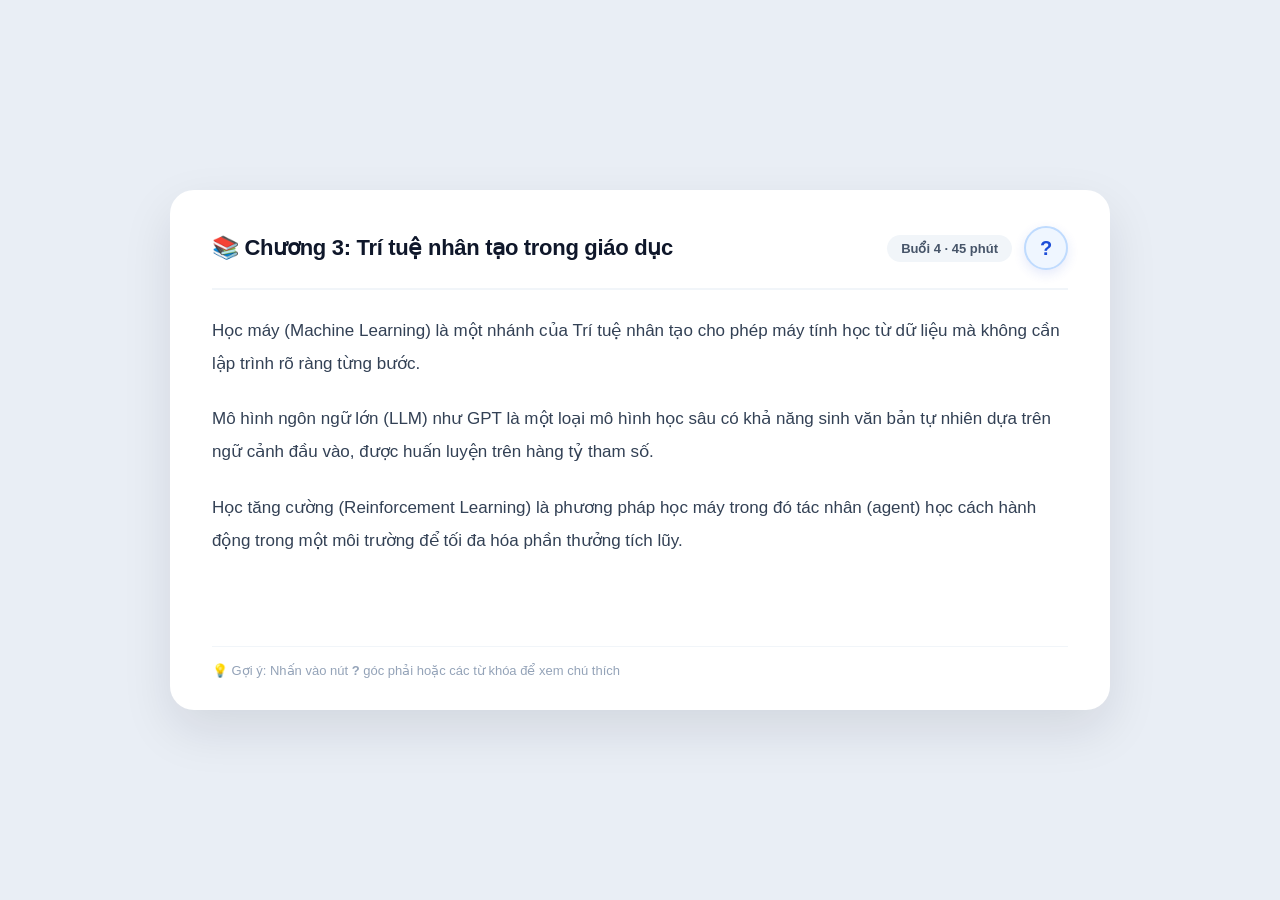
==== prototype.html @ 55c4f8af "prototype" ====
<!DOCTYPE html>
<html lang="vi">

<head>
    <meta charset="UTF-8" />
    <meta name="viewport" content="width=device-width, initial-scale=1.0" />
    <title>Prototype - Ghi chú & giải thích khái niệm (Popup Model)</title>
    <style>
        /* ===== RESET & GLOBAL ===== */
        * {
            margin: 0;
            padding: 0;
            box-sizing: border-box;
        }

        body {
            font-family: 'Segoe UI', -apple-system, BlinkMacSystemFont, Roboto, Helvetica, Arial, sans-serif;
            background: #e9eef5;
            display: flex;
            justify-content: center;
            align-items: center;
            min-height: 100vh;
            padding: 20px;
            color: #1e293b;
        }

        /* ===== SLIDE CONTAINER ===== */
        .slide-container {
            max-width: 940px;
            width: 100%;
            background: #ffffff;
            border-radius: 24px;
            padding: 36px 42px 32px;
            box-shadow: 0 20px 50px rgba(15, 23, 42, 0.1);
            position: relative;
            min-height: 520px;
            display: flex;
            flex-direction: column;
            justify-content: space-between;
        }

        /* ===== HEADER ===== */
        .slide-header {
            display: flex;
            justify-content: space-between;
            align-items: center;
            border-bottom: 2px solid #f1f5f9;
            padding-bottom: 18px;
            margin-bottom: 24px;
            gap: 16px;
        }

        .slide-header-left {
            display: flex;
            align-items: center;
            gap: 12px;
        }

        .slide-header h2 {
            font-size: 22px;
            font-weight: 700;
            color: #0f172a;
            letter-spacing: -0.3px;
        }

        .slide-header-right {
            display: flex;
            align-items: center;
            gap: 12px;
        }

        .badge {
            background: #f1f5f9;
            padding: 6px 14px;
            border-radius: 30px;
            font-size: 13px;
            color: #475569;
            font-weight: 600;
            white-space: nowrap;
        }

        /* ===== NÚT "?" TRÒN GÓC PHẢI TRÊN ===== */
        .btn-help-trigger {
            width: 44px;
            height: 44px;
            border-radius: 50%;
            background: #eff6ff;
            border: 2px solid #bfdbfe;
            color: #1d4ed8;
            font-size: 20px;
            font-weight: 800;
            cursor: pointer;
            display: flex;
            align-items: center;
            justify-content: center;
            transition: all 0.2s cubic-bezier(0.34, 1.56, 0.64, 1);
            box-shadow: 0 4px 12px rgba(29, 78, 216, 0.12);
            position: relative;
        }

        .btn-help-trigger:hover {
            background: #1d4ed8;
            color: #ffffff;
            border-color: #1d4ed8;
            transform: scale(1.1);
            box-shadow: 0 6px 18px rgba(29, 78, 216, 0.28);
        }

        .btn-help-trigger:active {
            transform: scale(0.95);
        }

        /* Tooltip hover cho nút ? */
        .btn-help-trigger::after {
            content: "Xem chú thích & giải thích khái niệm";
            position: absolute;
            bottom: -38px;
            right: 0;
            background: #0f172a;
            color: #ffffff;
            font-size: 12px;
            font-weight: 500;
            padding: 5px 12px;
            border-radius: 8px;
            white-space: nowrap;
            opacity: 0;
            pointer-events: none;
            transition: opacity 0.2s, transform 0.2s;
            transform: translateY(-4px);
            z-index: 20;
            box-shadow: 0 4px 12px rgba(0, 0, 0, 0.15);
        }

        .btn-help-trigger:hover::after {
            opacity: 1;
            transform: translateY(0);
        }

        /* ===== SLIDE BODY ===== */
        .slide-body {
            line-height: 1.95;
            font-size: 17px;
            color: #334155;
            flex-grow: 1;
        }

        .slide-body p {
            margin-bottom: 22px;
        }

        /* Từ khóa tương tác trên slide */
        .concept-keyword {
            background: #e0f2fe;
            color: #0369a1;
            font-weight: 600;
            padding: 3px 8px;
            border-radius: 6px;
            border: 1px solid #bae6fd;
            cursor: pointer;
            display: inline-flex;
            align-items: center;
            gap: 4px;
            transition: all 0.15s ease;
        }

        .concept-keyword:hover {
            background: #0284c7;
            color: #ffffff;
            border-color: #0284c7;
            box-shadow: 0 3px 10px rgba(2, 132, 199, 0.25);
            transform: translateY(-1px);
        }

        .concept-keyword .icon-mini {
            font-size: 12px;
            opacity: 0.8;
        }

        /* ===== SLIDE FOOTER ===== */
        .slide-footer {
            margin-top: 24px;
            border-top: 1px solid #f1f5f9;
            padding-top: 16px;
            display: flex;
            justify-content: space-between;
            align-items: center;
        }

        .btn-feedback-trigger {
            background: #f8fafc;
            border: 1px solid #e2e8f0;
            padding: 9px 20px;
            border-radius: 30px;
            font-size: 14px;
            font-weight: 600;
            color: #475569;
            cursor: pointer;
            transition: all 0.15s;
            display: inline-flex;
            align-items: center;
            gap: 6px;
        }

        .btn-feedback-trigger:hover {
            background: #f1f5f9;
            color: #0f172a;
            border-color: #cbd5e1;
        }

        .slide-tip {
            font-size: 13px;
            color: #94a3b8;
        }

        /* ============================================================ */
        /* ===== POPUP / MODAL OVERLAY CHUNG ===== */
        /* ============================================================ */
        .modal-backdrop {
            position: fixed;
            top: 0;
            left: 0;
            width: 100vw;
            height: 100vh;
            background: rgba(15, 23, 42, 0.45);
            backdrop-filter: blur(5px);
            -webkit-backdrop-filter: blur(5px);
            display: flex;
            justify-content: center;
            align-items: center;
            z-index: 1000;
            opacity: 0;
            visibility: hidden;
            transition: opacity 0.25s ease, visibility 0.25s ease;
            padding: 20px;
        }

        .modal-backdrop.active {
            opacity: 1;
            visibility: visible;
        }

        .modal-card {
            background: #ffffff;
            border-radius: 20px;
            max-width: 680px;
            width: 100%;
            padding: 28px 32px;
            box-shadow: 0 25px 60px rgba(0, 0, 0, 0.2);
            position: relative;
            transform: scale(0.94) translateY(12px);
            transition: transform 0.25s cubic-bezier(0.34, 1.56, 0.64, 1);
            max-height: 90vh;
            overflow-y: auto;
        }

        .modal-backdrop.active .modal-card {
            transform: scale(1) translateY(0);
        }

        .modal-close-btn {
            position: absolute;
            top: 20px;
            right: 20px;
            background: #f1f5f9;
            border: none;
            width: 34px;
            height: 34px;
            border-radius: 50%;
            font-size: 16px;
            color: #64748b;
            cursor: pointer;
            display: flex;
            align-items: center;
            justify-content: center;
            transition: all 0.15s;
        }

        .modal-close-btn:hover {
            background: #e2e8f0;
            color: #0f172a;
            transform: scale(1.08);
        }

        /* ===== POPUP GIẢI THÍCH KHÁI NIỆM ===== */
        .modal-header-title {
            font-size: 20px;
            font-weight: 700;
            color: #0f172a;
            display: flex;
            align-items: center;
            gap: 8px;
            margin-bottom: 6px;
        }

        .modal-header-sub {
            font-size: 13.5px;
            color: #64748b;
            margin-bottom: 20px;
            display: flex;
            align-items: center;
            gap: 6px;
        }

        .badge-approved {
            background: #ecfdf5;
            color: #059669;
            font-size: 12px;
            font-weight: 600;
            padding: 2px 10px;
            border-radius: 20px;
            border: 1px solid #a7f3d0;
        }

        /* Tabs chuyển đổi giữa các khái niệm */
        .concept-tabs {
            display: flex;
            gap: 8px;
            border-bottom: 1.5px solid #e2e8f0;
            padding-bottom: 12px;
            margin-bottom: 20px;
            overflow-x: auto;
        }

        .tab-btn {
            background: #f8fafc;
            border: 1px solid #e2e8f0;
            padding: 8px 16px;
            border-radius: 12px;
            font-size: 14px;
            font-weight: 600;
            color: #475569;
            cursor: pointer;
            transition: all 0.15s;
            white-space: nowrap;
            display: flex;
            align-items: center;
            gap: 6px;
        }

        .tab-btn:hover {
            background: #f1f5f9;
            color: #0f172a;
        }

        .tab-btn.active {
            background: #0284c7;
            color: #ffffff;
            border-color: #0284c7;
            box-shadow: 0 4px 12px rgba(2, 132, 199, 0.25);
        }

        /* Chi tiết nội dung trong popup */
        .concept-content-box {
            animation: fadeInTab 0.2s ease;
        }

        @keyframes fadeInTab {
            from {
                opacity: 0;
                transform: translateY(4px);
            }

            to {
                opacity: 1;
                transform: translateY(0);
            }
        }

        .concept-item-title {
            font-size: 19px;
            font-weight: 700;
            color: #0f172a;
            margin-bottom: 14px;
        }

        .detail-section {
            margin-bottom: 16px;
        }

        .section-label {
            font-size: 13.5px;
            font-weight: 700;
            text-transform: uppercase;
            letter-spacing: 0.4px;
            color: #475569;
            margin-bottom: 6px;
            display: flex;
            align-items: center;
            gap: 6px;
        }

        .section-body {
            font-size: 15.5px;
            line-height: 1.65;
            color: #1e293b;
        }

        .example-card {
            background: #f0f9ff;
            border-left: 4px solid #0284c7;
            padding: 12px 16px;
            border-radius: 10px;
            font-size: 15px;
            line-height: 1.6;
            color: #0c4a6e;
        }

        .source-card {
            background: #f8fafc;
            border: 1px dashed #cbd5e1;
            padding: 10px 16px;
            border-radius: 10px;
            font-size: 13.5px;
            color: #334155;
        }

        .source-card strong {
            color: #0f172a;
        }

        .modal-footer {
            margin-top: 18px;
            padding-top: 14px;
            border-top: 1px solid #f1f5f9;
            display: flex;
            justify-content: space-between;
            align-items: center;
            gap: 12px;
        }

        .btn-modal-action {
            padding: 9px 24px;
            border-radius: 30px;
            font-size: 14px;
            font-weight: 600;
            border: none;
            cursor: pointer;
            transition: all 0.15s;
        }

        .btn-modal-secondary {
            background: #f1f5f9;
            color: #334155;
        }

        .btn-modal-secondary:hover {
            background: #e2e8f0;
            color: #0f172a;
        }

        /* ===== POPUP ĐÁNH GIÁ & PHẢN HỒI ===== */
        .star-row {
            display: flex;
            gap: 10px;
            margin: 14px 0 18px;
        }

        .star-item {
            cursor: pointer;
            transition: transform 0.15s cubic-bezier(0.34, 1.56, 0.64, 1);
            display: flex;
            align-items: center;
            justify-content: center;
            padding: 2px;
            user-select: none;
        }

        .star-item:hover {
            transform: scale(1.22);
        }

        .star-icon {
            width: 40px;
            height: 40px;
            fill: #ffffff;
            stroke: #94a3b8;
            stroke-width: 1.5;
            stroke-linejoin: round;
            transition: fill 0.15s ease, stroke 0.15s ease, filter 0.15s ease;
            filter: drop-shadow(0 2px 4px rgba(0, 0, 0, 0.06));
        }

        .star-item.active .star-icon,
        .star-item.hovered .star-icon {
            fill: #f59e0b;
            stroke: #d97706;
            filter: drop-shadow(0 3px 10px rgba(245, 158, 11, 0.45));
        }

        .feedback-textarea {
            width: 100%;
            padding: 12px 16px;
            border: 1.5px solid #cbd5e1;
            border-radius: 12px;
            font-size: 14.5px;
            font-family: inherit;
            resize: vertical;
            min-height: 80px;
            outline: none;
            transition: border-color 0.15s, box-shadow 0.15s;
            margin-top: 6px;
            color: #0f172a;
        }

        .feedback-textarea:focus {
            border-color: #0284c7;
            box-shadow: 0 0 0 3px rgba(2, 132, 199, 0.15);
        }

        .btn-modal-primary {
            background: #0284c7;
            color: #ffffff;
        }

        .btn-modal-primary:hover {
            background: #0369a1;
            box-shadow: 0 4px 12px rgba(2, 132, 199, 0.3);
        }

        /* ===== TOAST NOTIFICATION ===== */
        .toast {
            position: fixed;
            bottom: 30px;
            left: 50%;
            transform: translateX(-50%) translateY(20px);
            background: #0f172a;
            color: white;
            padding: 12px 28px;
            border-radius: 40px;
            font-weight: 500;
            font-size: 14.5px;
            box-shadow: 0 10px 30px rgba(0, 0, 0, 0.25);
            z-index: 2000;
            opacity: 0;
            transition: opacity 0.25s, transform 0.25s;
            pointer-events: none;
        }

        .toast.show {
            opacity: 1;
            transform: translateX(-50%) translateY(0);
        }

        /* ===== RESPONSIVE ===== */
        @media (max-width: 650px) {
            .slide-container {
                padding: 24px 20px;
            }

            .slide-header h2 {
                font-size: 18px;
            }

            .modal-card {
                padding: 22px 20px;
            }

            .concept-tabs {
                flex-wrap: nowrap;
            }
        }
    </style>
</head>

<body>

    <!-- ===== SLIDE CONTAINER (MÀN HÌNH CHÍNH) ===== -->
    <div class="slide-container" id="slideApp">

        <!-- ===== SLIDE HEADER ===== -->
        <div class="slide-header">
            <div class="slide-header-left">
                <h2>📚 Chương 3: Trí tuệ nhân tạo trong giáo dục</h2>
            </div>
            <div class="slide-header-right">
                <span class="badge">Buổi 4 · 45 phút</span>
                <!-- Nút ? tròn góc phải trên (Bỏ chữ) -->
                <button class="btn-help-trigger" id="btnHelpTrigger" title="Xem chú thích & giải thích khái niệm">
                    ?
                </button>
            </div>
        </div>

        <!-- ===== SLIDE NỘI DUNG BÀI GIẢNG ===== -->
        <div class="slide-body">
            <p>
                Học máy (Machine Learning) là một nhánh của Trí tuệ nhân tạo cho phép máy tính học từ dữ liệu mà không
                cần
                lập trình rõ ràng từng bước.
            </p>
            <p>
                Mô hình ngôn ngữ lớn (LLM) như GPT là một loại mô hình học sâu có khả năng sinh văn bản tự nhiên dựa
                trên ngữ cảnh đầu vào, được huấn luyện trên hàng tỷ tham số.
            </p>
            <p>
                Học tăng cường (Reinforcement Learning) là phương pháp học máy trong đó tác nhân (agent) học cách hành
                động trong một môi trường
                để tối đa hóa phần thưởng tích lũy.
            </p>
        </div>

        <!-- ===== SLIDE FOOTER ===== -->
        <div class="slide-footer">
            <span class="slide-tip">💡 Gợi ý: Nhấn vào nút <strong>?</strong> góc phải hoặc các từ khóa để xem chú
                thích</span>
        </div>

    </div>

    <!-- ============================================================ -->
    <!-- ===== POPUP MODAL 1: GIẢI THÍCH KHÁI NIỆM (MODAL POPUP) ===== -->
    <!-- ============================================================ -->
    <div class="modal-backdrop" id="conceptModalBackdrop">
        <div class="modal-card">
            <!-- Nút đóng ✕ -->
            <button class="modal-close-btn" id="btnCloseConceptModal" title="Đóng (ESC)">✕</button>

            <!-- Tiêu đề popup -->
            <div class="modal-header-title">
                <span>💡 Chú thích & Giải thích khái niệm</span>
            </div>
            <div class="modal-header-sub">
                <span class="badge-approved">✓ Đã được giảng viên phê duyệt</span>
                <span>· Trích xuất theo ngữ cảnh slide</span>
            </div>

            <!-- Tabs chọn các khái niệm -->
            <div class="concept-tabs" id="conceptTabs">
                <button class="tab-btn active" data-concept="ml">🧠 Machine Learning</button>
                <button class="tab-btn" data-concept="llm">🤖 Mô hình LLM</button>
                <button class="tab-btn" data-concept="rl">🎮 Học tăng cường (RL)</button>
            </div>

            <!-- Khung nội dung chi tiết -->
            <div class="concept-content-box" id="conceptContentBox">
                <div class="concept-item-title" id="popupConceptTitle">🧠 Machine Learning</div>

                <div class="detail-section">
                    <div class="section-label">📖 Định nghĩa ngắn gọn</div>
                    <div class="section-body" id="popupConceptDef">
                        Machine Learning là một nhánh của Trí tuệ nhân tạo cho phép hệ thống tự học và cải thiện từ dữ
                        liệu mà không cần lập trình rõ ràng từng bước.
                    </div>
                </div>

                <div class="detail-section">
                    <div class="section-label">💡 Ví dụ trực quan</div>
                    <div class="example-card" id="popupConceptExample">
                        Hệ thống gợi ý sản phẩm trên Amazon học từ lịch sử mua hàng của bạn để đề xuất các sản phẩm phù
                        hợp tiếp theo.
                    </div>
                </div>

                <div class="detail-section">
                    <div class="section-label">📚 Nguồn trích xuất</div>
                    <div class="source-card" id="popupConceptSource">
                        <strong>📖 Giáo trình AI cơ bản, Chương 2, trang 15</strong><br />
                        <span style="font-size:12.5px; color:#64748b;">Tác giả: Nguyễn Văn A, Trần Thị B · NXB Đại học
                            Công nghệ, 2024</span>
                    </div>
                </div>
            </div>

            <!-- Modal Footer: Có nút Phản hồi góc dưới bên trái và nút Đóng bên phải -->
            <div class="modal-footer">
                <button class="btn-feedback-trigger" id="btnConceptFeedback">
                    📝 Phản hồi về tính năng
                </button>
                <button class="btn-modal-action btn-modal-secondary" id="btnDismissConcept">Đóng</button>
            </div>
        </div>
    </div>

    <!-- ============================================================ -->
    <!-- ===== POPUP MODAL 2: ĐÁNH GIÁ & PHẢN HỒI (FEEDBACK POPUP) ===== -->
    <!-- ============================================================ -->
    <div class="modal-backdrop" id="feedbackModalBackdrop">
        <div class="modal-card" style="max-width: 540px;">
            <!-- Nút đóng ✕ -->
            <button class="modal-close-btn" id="btnCloseFeedbackModal" title="Đóng (ESC)">✕</button>

            <!-- Tiêu đề feedback popup -->
            <div class="modal-header-title">
                <span>📝 Đánh giá & Phản hồi</span>
            </div>
            <div class="modal-header-sub">
                Giúp chúng tôi hoàn thiện tính năng giải thích khái niệm tốt hơn.
            </div>

            <div style="font-weight:600; font-size:15px; margin-top:10px; color:#1e293b;">
                Bạn đánh giá thế nào về tính năng này?
            </div>

            <!-- Hàng sao đánh giá SVG -->
            <div class="star-row" id="starRow">
                <div class="star-item" data-star="1" title="1 sao - Kém">
                    <svg class="star-icon" viewBox="0 0 24 24">
                        <path
                            d="M12 17.27L18.18 21l-1.64-7.03L22 9.24l-7.19-.61L12 2 9.19 8.63 2 9.24l5.46 4.73L5.82 21z" />
                    </svg>
                </div>
                <div class="star-item" data-star="2" title="2 sao - Bình thường">
                    <svg class="star-icon" viewBox="0 0 24 24">
                        <path
                            d="M12 17.27L18.18 21l-1.64-7.03L22 9.24l-7.19-.61L12 2 9.19 8.63 2 9.24l5.46 4.73L5.82 21z" />
                    </svg>
                </div>
                <div class="star-item" data-star="3" title="3 sao - Ổn">
                    <svg class="star-icon" viewBox="0 0 24 24">
                        <path
                            d="M12 17.27L18.18 21l-1.64-7.03L22 9.24l-7.19-.61L12 2 9.19 8.63 2 9.24l5.46 4.73L5.82 21z" />
                    </svg>
                </div>
                <div class="star-item" data-star="4" title="4 sao - Tốt">
                    <svg class="star-icon" viewBox="0 0 24 24">
                        <path
                            d="M12 17.27L18.18 21l-1.64-7.03L22 9.24l-7.19-.61L12 2 9.19 8.63 2 9.24l5.46 4.73L5.82 21z" />
                    </svg>
                </div>
                <div class="star-item" data-star="5" title="5 sao - Rất hữu ích">
                    <svg class="star-icon" viewBox="0 0 24 24">
                        <path
                            d="M12 17.27L18.18 21l-1.64-7.03L22 9.24l-7.19-.61L12 2 9.19 8.63 2 9.24l5.46 4.73L5.82 21z" />
                    </svg>
                </div>
            </div>

            <!-- Ô góp ý -->
            <label style="font-weight:600; font-size:14.5px; display:block; margin-top:8px; color:#1e293b;">
                💬 Góp ý thêm (không bắt buộc)
            </label>
            <textarea class="feedback-textarea" id="feedbackText"
                placeholder="Hãy cho chúng tôi biết cảm nhận hoặc đề xuất của bạn..."></textarea>

            <!-- Nút hành động -->
            <div class="modal-footer" style="margin-top:20px;">
                <button class="btn-modal-action btn-modal-secondary" id="btnCancelFeedback">Bỏ qua</button>
                <button class="btn-modal-action btn-modal-primary" id="btnSubmitFeedback">Gửi phản hồi</button>
            </div>
        </div>
    </div>

    <!-- ===== TOAST THÔNG BÁO ===== -->
    <div class="toast" id="toast"></div>

    <!-- ============================================================ -->
    <!-- ===== JAVASCRIPT ===== -->
    <!-- ============================================================ -->
    <script>
        (function () {
            'use strict';

            // ---------- DỮ LIỆU CÁC KHÁI NIỆM ----------
            const conceptData = {
                ml: {
                    title: '🧠 Machine Learning (Học máy)',
                    def: 'Machine Learning là một nhánh của Trí tuệ nhân tạo cho phép hệ thống tự học và cải thiện từ dữ liệu mà không cần lập trình rõ ràng từng bước.',
                    example: 'Hệ thống gợi ý sản phẩm trên Amazon học từ lịch sử mua hàng của bạn để đề xuất các mặt hàng phù hợp tiếp theo.',
                    source: '📖 Giáo trình AI cơ bản, Chương 2, trang 15',
                    sourceDetail: 'Tác giả: Nguyễn Văn A, Trần Thị B · NXB Đại học Công nghệ, 2024'
                },
                llm: {
                    title: '🤖 Mô hình ngôn ngữ lớn (LLM)',
                    def: 'LLM là một loại mô hình học sâu có khả năng hiểu và sinh văn bản tự nhiên dựa trên ngữ cảnh đầu vào, được huấn luyện trên hàng tỷ tham số với khối lượng dữ liệu khổng lồ.',
                    example: 'ChatGPT (GPT-4) có thể trả lời câu hỏi phức tạp, tóm tắt bài giảng, giải bài tập và viết mã lập trình chỉ từ một câu nhắc (prompt).',
                    source: '📖 Deep Learning Foundations, Chương 12',
                    sourceDetail: 'Tác giả: Ian Goodfellow, Yoshua Bengio, Aaron Courville · NXB MIT Press, 2016'
                },
                rl: {
                    title: '🎮 Học tăng cường (Reinforcement Learning)',
                    def: 'Học tăng cường là phương pháp học máy trong đó một tác nhân (agent) tự học cách đưa ra chuỗi quyết định trong môi trường để tối đa hóa điểm thưởng tích lũy thông qua thử và sai.',
                    example: 'AlphaGo sử dụng học tăng cường để tự đấu hàng triệu ván cờ với chính mình và đánh bại nhà vô địch cờ vây thế giới.',
                    source: '📖 Reinforcement Learning: An Introduction',
                    sourceDetail: 'Tác giả: Richard S. Sutton, Andrew G. Barto · NXB MIT Press, 2018'
                }
            };

            // ---------- DOM REFS ----------
            const btnHelpTrigger = document.getElementById('btnHelpTrigger');
            const conceptKeywords = document.querySelectorAll('.concept-keyword');
            const conceptModalBackdrop = document.getElementById('conceptModalBackdrop');
            const btnCloseConceptModal = document.getElementById('btnCloseConceptModal');
            const btnDismissConcept = document.getElementById('btnDismissConcept');
            const btnConceptFeedback = document.getElementById('btnConceptFeedback');
            const tabButtons = document.querySelectorAll('.tab-btn');

            const popupConceptTitle = document.getElementById('popupConceptTitle');
            const popupConceptDef = document.getElementById('popupConceptDef');
            const popupConceptExample = document.getElementById('popupConceptExample');
            const popupConceptSource = document.getElementById('popupConceptSource');

            // Feedback modal
            const feedbackModalBackdrop = document.getElementById('feedbackModalBackdrop');
            const btnCloseFeedbackModal = document.getElementById('btnCloseFeedbackModal');
            const btnCancelFeedback = document.getElementById('btnCancelFeedback');
            const btnSubmitFeedback = document.getElementById('btnSubmitFeedback');
            const starRow = document.getElementById('starRow');
            const starItems = starRow.querySelectorAll('.star-item');
            const feedbackText = document.getElementById('feedbackText');

            const toast = document.getElementById('toast');

            // ---------- STATE ----------
            let currentActiveConcept = 'ml';
            let selectedStar = 0;
            let toastTimer = null;

            // ---------- QUẢN LÝ POPUP KHÁI NIỆM ----------
            function renderConcept(key) {
                if (!conceptData[key]) return;
                currentActiveConcept = key;
                const data = conceptData[key];

                popupConceptTitle.textContent = data.title;
                popupConceptDef.textContent = data.def;
                popupConceptExample.textContent = data.example;
                popupConceptSource.innerHTML = `
                    <strong>${data.source}</strong><br />
                    <span style="font-size:12.5px; color:#64748b;">${data.sourceDetail}</span>
                `;

                // Cập nhật tab active
                tabButtons.forEach(btn => {
                    btn.classList.toggle('active', btn.dataset.concept === key);
                });
            }

            function openConceptModal(conceptKey = 'ml') {
                renderConcept(conceptKey);
                conceptModalBackdrop.classList.add('active');
            }

            function closeConceptModal() {
                conceptModalBackdrop.classList.remove('active');
            }

            // Bấm nút ? ở góc phải trên -> Mở popup
            btnHelpTrigger.addEventListener('click', () => {
                openConceptModal('ml');
            });

            // Bấm trực tiếp vào từ khóa trên slide -> Mở thẳng popup của từ đó
            conceptKeywords.forEach(kw => {
                kw.addEventListener('click', function () {
                    const key = this.dataset.concept;
                    openConceptModal(key);
                });
            });

            // Chuyển tab trong popup
            tabButtons.forEach(btn => {
                btn.addEventListener('click', function () {
                    const key = this.dataset.concept;
                    renderConcept(key);
                });
            });

            // Đóng popup khái niệm
            btnCloseConceptModal.addEventListener('click', closeConceptModal);
            btnDismissConcept.addEventListener('click', closeConceptModal);

            // Bấm nút "Phản hồi về tính năng" từ trong popup khái niệm -> Mở popup phản hồi
            btnConceptFeedback.addEventListener('click', function () {
                closeConceptModal();
                openFeedbackModal();
            });

            // Bấm ra ngoài backdrop để đóng popup
            conceptModalBackdrop.addEventListener('click', function (e) {
                if (e.target === conceptModalBackdrop) {
                    closeConceptModal();
                }
            });

            // ---------- QUẢN LÝ POPUP PHẢN HỒI ----------
            function openFeedbackModal() {
                feedbackModalBackdrop.classList.add('active');
            }

            function closeFeedbackModal() {
                feedbackModalBackdrop.classList.remove('active');
            }

            btnCloseFeedbackModal.addEventListener('click', closeFeedbackModal);
            btnCancelFeedback.addEventListener('click', closeFeedbackModal);

            feedbackModalBackdrop.addEventListener('click', function (e) {
                if (e.target === feedbackModalBackdrop) {
                    closeFeedbackModal();
                }
            });

            // ---------- ĐÁNH GIÁ SAO (SVG Rating) ----------
            function updateStarDisplay(val) {
                starItems.forEach(item => {
                    const star = parseInt(item.dataset.star);
                    item.classList.toggle('active', star <= val);
                });
            }

            function previewStars(val) {
                starItems.forEach(item => {
                    const star = parseInt(item.dataset.star);
                    item.classList.toggle('hovered', star <= val);
                });
            }

            starItems.forEach(el => {
                // Click ấn định số sao
                el.addEventListener('click', function () {
                    const starVal = parseInt(this.dataset.star);
                    selectedStar = starVal;
                    starItems.forEach(item => item.classList.remove('hovered'));
                    updateStarDisplay(selectedStar);
                });

                // Hover xem trước màu vàng
                el.addEventListener('mouseenter', function () {
                    const starVal = parseInt(this.dataset.star);
                    previewStars(starVal);
                });
            });

            // Rời chuột khỏi hàng sao -> trở về số sao đã ấn định
            starRow.addEventListener('mouseleave', function () {
                starItems.forEach(item => item.classList.remove('hovered'));
                updateStarDisplay(selectedStar);
            });

            // Submit feedback
            btnSubmitFeedback.addEventListener('click', function () {
                const comment = feedbackText.value.trim();
                if (selectedStar === 0 && !comment) {
                    showToast('⚠️ Vui lòng chọn số sao hoặc viết góp ý');
                    return;
                }
                console.log(`[Feedback] Đánh giá: ${selectedStar} sao, Góp ý: "${comment || '(trống)'}"`);
                showToast('✅ Cảm ơn bạn đã đóng góp phản hồi!');
                // Reset form
                selectedStar = 0;
                updateStarDisplay(0);
                starItems.forEach(item => item.classList.remove('active', 'hovered'));
                feedbackText.value = '';
                closeFeedbackModal();
            });

            // ---------- TOAST THÔNG BÁO ----------
            function showToast(msg) {
                if (toastTimer) {
                    clearTimeout(toastTimer);
                    toast.classList.remove('show');
                }
                toast.textContent = msg;
                toast.classList.add('show');
                toastTimer = setTimeout(() => {
                    toast.classList.remove('show');
                    toastTimer = null;
                }, 2500);
            }

            // ---------- PHÍM TẮT BÀN PHÍM ----------
            document.addEventListener('keydown', function (e) {
                const isTyping = ['INPUT', 'TEXTAREA'].includes(e.target.tagName) || e.target.isContentEditable;

                if (e.key === 'Escape') {
                    if (isTyping) {
                        e.target.blur();
                        return;
                    }
                    if (conceptModalBackdrop.classList.contains('active')) {
                        closeConceptModal();
                    } else if (feedbackModalBackdrop.classList.contains('active')) {
                        closeFeedbackModal();
                    }
                }
            });

            console.log('✅ Prototype (Popup Model) đã sẵn sàng!');
            console.log('📌 Nút "?" góc phải trên sẽ mở popup giải thích khái niệm.');
            console.log('📌 Nhấp vào bất kỳ từ khóa nào trên slide cũng sẽ mở popup khái niệm tương ứng.');
        })();
    </script>

</body>

</html>
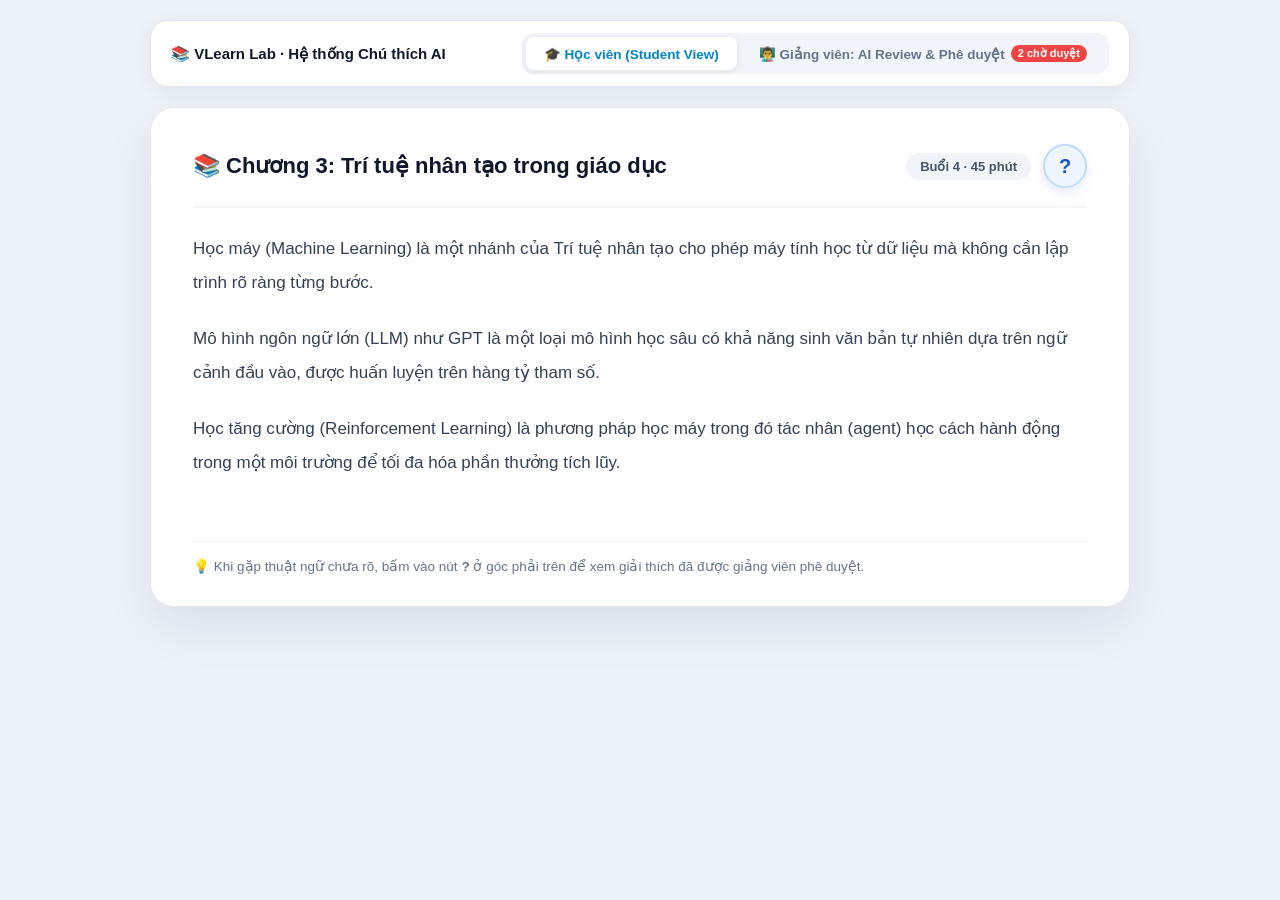
==== commit caae223d: "prototype" ====
--- a/prototype.html
+++ b/prototype.html
@@ -4,7 +4,7 @@
 <head>
     <meta charset="UTF-8" />
     <meta name="viewport" content="width=device-width, initial-scale=1.0" />
-    <title>Prototype - Ghi chú & giải thích khái niệm (Popup Model)</title>
+    <title>Prototype - Hệ thống Chú thích Khái niệm (Học viên & Giảng viên)</title>
     <style>
         /* ===== RESET & GLOBAL ===== */
         * {
@@ -15,31 +15,124 @@
 
         body {
             font-family: 'Segoe UI', -apple-system, BlinkMacSystemFont, Roboto, Helvetica, Arial, sans-serif;
-            background: #e9eef5;
-            display: flex;
-            justify-content: center;
-            align-items: center;
+            background: #edf2f7;
             min-height: 100vh;
             padding: 20px;
             color: #1e293b;
-        }
-
-        /* ===== SLIDE CONTAINER ===== */
+            display: flex;
+            flex-direction: column;
+            align-items: center;
+        }
+
+        /* ===== ROLE SWITCHER TOPBAR ===== */
+        .app-topbar {
+            max-width: 980px;
+            width: 100%;
+            background: #ffffff;
+            border-radius: 18px;
+            padding: 12px 20px;
+            margin-bottom: 20px;
+            box-shadow: 0 4px 20px rgba(15, 23, 42, 0.06);
+            display: flex;
+            justify-content: space-between;
+            align-items: center;
+            flex-wrap: wrap;
+            gap: 12px;
+            border: 1px solid #e2e8f0;
+        }
+
+        .topbar-brand {
+            font-size: 15px;
+            font-weight: 700;
+            color: #0f172a;
+            display: flex;
+            align-items: center;
+            gap: 8px;
+        }
+
+        .role-switcher-group {
+            display: flex;
+            background: #f1f5f9;
+            padding: 4px;
+            border-radius: 12px;
+            gap: 4px;
+        }
+
+        .role-btn {
+            background: transparent;
+            border: none;
+            padding: 8px 18px;
+            border-radius: 8px;
+            font-size: 13.5px;
+            font-weight: 600;
+            color: #64748b;
+            cursor: pointer;
+            transition: all 0.2s;
+            display: flex;
+            align-items: center;
+            gap: 6px;
+        }
+
+        .role-btn:hover {
+            color: #0f172a;
+        }
+
+        .role-btn.active {
+            background: #ffffff;
+            color: #0284c7;
+            box-shadow: 0 2px 8px rgba(0, 0, 0, 0.08);
+        }
+
+        .role-badge-count {
+            background: #ef4444;
+            color: #ffffff;
+            font-size: 11px;
+            padding: 2px 7px;
+            border-radius: 20px;
+            font-weight: 700;
+        }
+
+        /* ===== VIEW CONTAINERS ===== */
+        .view-section {
+            max-width: 980px;
+            width: 100%;
+            display: none;
+            animation: fadeInView 0.25s ease;
+        }
+
+        .view-section.active {
+            display: block;
+        }
+
+        @keyframes fadeInView {
+            from {
+                opacity: 0;
+                transform: translateY(6px);
+            }
+
+            to {
+                opacity: 1;
+                transform: translateY(0);
+            }
+        }
+
+        /* ============================================================ */
+        /* ===== GIAO DIỆN 1: HỌC VIÊN (STUDENT VIEW) ===== */
+        /* ============================================================ */
         .slide-container {
-            max-width: 940px;
             width: 100%;
             background: #ffffff;
             border-radius: 24px;
             padding: 36px 42px 32px;
-            box-shadow: 0 20px 50px rgba(15, 23, 42, 0.1);
+            box-shadow: 0 20px 50px rgba(15, 23, 42, 0.08);
             position: relative;
-            min-height: 520px;
+            min-height: 500px;
             display: flex;
             flex-direction: column;
             justify-content: space-between;
-        }
-
-        /* ===== HEADER ===== */
+            border: 1px solid #e2e8f0;
+        }
+
         .slide-header {
             display: flex;
             justify-content: space-between;
@@ -60,7 +153,6 @@
             font-size: 22px;
             font-weight: 700;
             color: #0f172a;
-            letter-spacing: -0.3px;
         }
 
         .slide-header-right {
@@ -69,7 +161,7 @@
             gap: 12px;
         }
 
-        .badge {
+        .badge-session {
             background: #f1f5f9;
             padding: 6px 14px;
             border-radius: 30px;
@@ -79,7 +171,6 @@
             white-space: nowrap;
         }
 
-        /* ===== NÚT "?" TRÒN GÓC PHẢI TRÊN ===== */
         .btn-help-trigger {
             width: 44px;
             height: 44px;
@@ -106,11 +197,6 @@
             box-shadow: 0 6px 18px rgba(29, 78, 216, 0.28);
         }
 
-        .btn-help-trigger:active {
-            transform: scale(0.95);
-        }
-
-        /* Tooltip hover cho nút ? */
         .btn-help-trigger::after {
             content: "Xem chú thích & giải thích khái niệm";
             position: absolute;
@@ -136,9 +222,8 @@
             transform: translateY(0);
         }
 
-        /* ===== SLIDE BODY ===== */
         .slide-body {
-            line-height: 1.95;
+            line-height: 2;
             font-size: 17px;
             color: #334155;
             flex-grow: 1;
@@ -148,35 +233,6 @@
             margin-bottom: 22px;
         }
 
-        /* Từ khóa tương tác trên slide */
-        .concept-keyword {
-            background: #e0f2fe;
-            color: #0369a1;
-            font-weight: 600;
-            padding: 3px 8px;
-            border-radius: 6px;
-            border: 1px solid #bae6fd;
-            cursor: pointer;
-            display: inline-flex;
-            align-items: center;
-            gap: 4px;
-            transition: all 0.15s ease;
-        }
-
-        .concept-keyword:hover {
-            background: #0284c7;
-            color: #ffffff;
-            border-color: #0284c7;
-            box-shadow: 0 3px 10px rgba(2, 132, 199, 0.25);
-            transform: translateY(-1px);
-        }
-
-        .concept-keyword .icon-mini {
-            font-size: 12px;
-            opacity: 0.8;
-        }
-
-        /* ===== SLIDE FOOTER ===== */
         .slide-footer {
             margin-top: 24px;
             border-top: 1px solid #f1f5f9;
@@ -186,34 +242,287 @@
             align-items: center;
         }
 
-        .btn-feedback-trigger {
-            background: #f8fafc;
+        .slide-footer-tip {
+            font-size: 13.5px;
+            color: #64748b;
+        }
+
+        /* ============================================================ */
+        /* ===== GIAO DIỆN 2: GIẢNG VIÊN (INSTRUCTOR DASHBOARD) ===== */
+        /* ============================================================ */
+        .instructor-card {
+            background: #ffffff;
+            border-radius: 24px;
+            padding: 32px 36px;
+            box-shadow: 0 20px 50px rgba(15, 23, 42, 0.08);
             border: 1px solid #e2e8f0;
-            padding: 9px 20px;
-            border-radius: 30px;
+        }
+
+        .instructor-header {
+            display: flex;
+            justify-content: space-between;
+            align-items: flex-start;
+            border-bottom: 2px solid #f1f5f9;
+            padding-bottom: 20px;
+            margin-bottom: 20px;
+            flex-wrap: wrap;
+            gap: 14px;
+        }
+
+        .instructor-header h2 {
+            font-size: 22px;
+            font-weight: 700;
+            color: #0f172a;
+            display: flex;
+            align-items: center;
+            gap: 10px;
+        }
+
+        .instructor-header p {
             font-size: 14px;
+            color: #64748b;
+            margin-top: 4px;
+        }
+
+        .instructor-actions-top {
+            display: flex;
+            gap: 10px;
+            flex-wrap: wrap;
+        }
+
+        .btn-inst-action {
+            padding: 9px 18px;
+            border-radius: 10px;
+            font-size: 13.5px;
             font-weight: 600;
-            color: #475569;
             cursor: pointer;
             transition: all 0.15s;
             display: inline-flex;
             align-items: center;
             gap: 6px;
-        }
-
-        .btn-feedback-trigger:hover {
+            border: none;
+        }
+
+        .btn-inst-primary {
+            background: #0284c7;
+            color: #ffffff;
+        }
+
+        .btn-inst-primary:hover {
+            background: #0369a1;
+            box-shadow: 0 4px 12px rgba(2, 132, 199, 0.25);
+        }
+
+        .btn-inst-success {
+            background: #10b981;
+            color: #ffffff;
+        }
+
+        .btn-inst-success:hover {
+            background: #059669;
+        }
+
+        .btn-inst-secondary {
             background: #f1f5f9;
+            color: #334155;
+            border: 1px solid #cbd5e1;
+        }
+
+        .btn-inst-secondary:hover {
+            background: #e2e8f0;
             color: #0f172a;
+        }
+
+        /* Banner cảnh báo Limit / Capability của AI */
+        .ai-capability-banner {
+            background: #f0f9ff;
+            border: 1px solid #bae6fd;
+            border-left: 5px solid #0284c7;
+            padding: 14px 18px;
+            border-radius: 12px;
+            margin-bottom: 24px;
+            display: flex;
+            align-items: flex-start;
+            gap: 12px;
+        }
+
+        .ai-banner-icon {
+            font-size: 22px;
+        }
+
+        .ai-banner-content h4 {
+            font-size: 14.5px;
+            font-weight: 700;
+            color: #0369a1;
+            margin-bottom: 2px;
+        }
+
+        .ai-banner-content p {
+            font-size: 13.5px;
+            color: #334155;
+            line-height: 1.5;
+        }
+
+        /* Danh sách Card đề xuất từ AI */
+        .concept-review-grid {
+            display: flex;
+            flex-direction: column;
+            gap: 16px;
+        }
+
+        .review-card {
+            background: #ffffff;
+            border: 1.5px solid #e2e8f0;
+            border-radius: 16px;
+            padding: 20px 24px;
+            transition: all 0.2s;
+            position: relative;
+        }
+
+        .review-card:hover {
             border-color: #cbd5e1;
-        }
-
-        .slide-tip {
+            box-shadow: 0 6px 20px rgba(0, 0, 0, 0.04);
+        }
+
+        .review-card.status-approved {
+            border-color: #86efac;
+            background: #f0fdf4;
+        }
+
+        .review-card.status-rejected {
+            border-color: #fecaca;
+            background: #fef2f2;
+            opacity: 0.7;
+        }
+
+        .review-card-top {
+            display: flex;
+            justify-content: space-between;
+            align-items: center;
+            margin-bottom: 12px;
+            flex-wrap: wrap;
+            gap: 10px;
+        }
+
+        .review-card-title {
+            font-size: 17px;
+            font-weight: 700;
+            color: #0f172a;
+            display: flex;
+            align-items: center;
+            gap: 8px;
+        }
+
+        .review-badges {
+            display: flex;
+            align-items: center;
+            gap: 8px;
+            flex-wrap: wrap;
+        }
+
+        .badge-pill {
+            font-size: 12px;
+            font-weight: 600;
+            padding: 3px 10px;
+            border-radius: 20px;
+        }
+
+        .badge-confidence-high {
+            background: #dbeafe;
+            color: #1d4ed8;
+        }
+
+        .badge-confidence-medium {
+            background: #fef3c7;
+            color: #b45309;
+        }
+
+        .badge-priority {
+            background: #f1f5f9;
+            color: #475569;
+        }
+
+        .badge-status {
+            font-weight: 700;
+        }
+
+        .badge-status-approved {
+            background: #dcfce7;
+            color: #15803d;
+        }
+
+        .badge-status-pending {
+            background: #fef3c7;
+            color: #b45309;
+        }
+
+        .badge-status-rejected {
+            background: #fee2e2;
+            color: #b91c1c;
+        }
+
+        .ai-reasoning-box {
+            background: #f8fafc;
+            border-radius: 8px;
+            padding: 8px 12px;
             font-size: 13px;
-            color: #94a3b8;
+            color: #475569;
+            margin-bottom: 14px;
+            display: flex;
+            align-items: center;
+            gap: 6px;
+            border: 1px solid #edf2f7;
+        }
+
+        .ai-warning-box {
+            background: #fffbeb;
+            border: 1px solid #fde68a;
+            border-radius: 8px;
+            padding: 8px 12px;
+            font-size: 13px;
+            color: #92400e;
+            margin-bottom: 14px;
+            display: flex;
+            align-items: center;
+            gap: 6px;
+        }
+
+        .review-content-preview {
+            display: grid;
+            grid-template-columns: 1fr 1fr;
+            gap: 14px;
+            margin-bottom: 16px;
+            background: #f8fafc;
+            padding: 14px 16px;
+            border-radius: 10px;
+            border: 1px solid #f1f5f9;
+        }
+
+        .preview-block h5 {
+            font-size: 12px;
+            text-transform: uppercase;
+            letter-spacing: 0.4px;
+            color: #64748b;
+            margin-bottom: 4px;
+            font-weight: 700;
+        }
+
+        .preview-block p {
+            font-size: 14px;
+            line-height: 1.5;
+            color: #1e293b;
+        }
+
+        .review-actions-bottom {
+            display: flex;
+            justify-content: flex-end;
+            gap: 10px;
+            border-top: 1px solid #f1f5f9;
+            padding-top: 12px;
         }
 
         /* ============================================================ */
-        /* ===== POPUP / MODAL OVERLAY CHUNG ===== */
+        /* ===== POPUP / MODAL CHUNG ===== */
         /* ============================================================ */
         .modal-backdrop {
             position: fixed;
@@ -244,7 +553,7 @@
             border-radius: 20px;
             max-width: 680px;
             width: 100%;
-            padding: 28px 32px;
+            padding: 26px 30px;
             box-shadow: 0 25px 60px rgba(0, 0, 0, 0.2);
             position: relative;
             transform: scale(0.94) translateY(12px);
@@ -259,8 +568,8 @@
 
         .modal-close-btn {
             position: absolute;
-            top: 20px;
-            right: 20px;
+            top: 18px;
+            right: 18px;
             background: #f1f5f9;
             border: none;
             width: 34px;
@@ -281,7 +590,7 @@
             transform: scale(1.08);
         }
 
-        /* ===== POPUP GIẢI THÍCH KHÁI NIỆM ===== */
+        /* ===== POPUP GIẢI THÍCH (CHO HỌC VIÊN) ===== */
         .modal-header-title {
             font-size: 20px;
             font-weight: 700;
@@ -289,19 +598,19 @@
             display: flex;
             align-items: center;
             gap: 8px;
-            margin-bottom: 6px;
+            margin-bottom: 4px;
         }
 
         .modal-header-sub {
-            font-size: 13.5px;
+            font-size: 13px;
             color: #64748b;
-            margin-bottom: 20px;
+            margin-bottom: 18px;
             display: flex;
             align-items: center;
             gap: 6px;
         }
 
-        .badge-approved {
+        .badge-approved-tag {
             background: #ecfdf5;
             color: #059669;
             font-size: 12px;
@@ -311,13 +620,12 @@
             border: 1px solid #a7f3d0;
         }
 
-        /* Tabs chuyển đổi giữa các khái niệm */
         .concept-tabs {
             display: flex;
             gap: 8px;
             border-bottom: 1.5px solid #e2e8f0;
             padding-bottom: 12px;
-            margin-bottom: 20px;
+            margin-bottom: 18px;
             overflow-x: auto;
         }
 
@@ -332,14 +640,6 @@
             cursor: pointer;
             transition: all 0.15s;
             white-space: nowrap;
-            display: flex;
-            align-items: center;
-            gap: 6px;
-        }
-
-        .tab-btn:hover {
-            background: #f1f5f9;
-            color: #0f172a;
         }
 
         .tab-btn.active {
@@ -349,41 +649,17 @@
             box-shadow: 0 4px 12px rgba(2, 132, 199, 0.25);
         }
 
-        /* Chi tiết nội dung trong popup */
-        .concept-content-box {
-            animation: fadeInTab 0.2s ease;
-        }
-
-        @keyframes fadeInTab {
-            from {
-                opacity: 0;
-                transform: translateY(4px);
-            }
-
-            to {
-                opacity: 1;
-                transform: translateY(0);
-            }
-        }
-
-        .concept-item-title {
-            font-size: 19px;
-            font-weight: 700;
-            color: #0f172a;
+        .detail-section {
             margin-bottom: 14px;
         }
 
-        .detail-section {
-            margin-bottom: 16px;
-        }
-
         .section-label {
-            font-size: 13.5px;
+            font-size: 13px;
             font-weight: 700;
             text-transform: uppercase;
             letter-spacing: 0.4px;
             color: #475569;
-            margin-bottom: 6px;
+            margin-bottom: 4px;
             display: flex;
             align-items: center;
             gap: 6px;
@@ -410,12 +686,18 @@
             border: 1px dashed #cbd5e1;
             padding: 10px 16px;
             border-radius: 10px;
+            font-size: 13px;
+            color: #334155;
+        }
+
+        .inst-note-box {
+            background: #fefce8;
+            border-left: 4px solid #eab308;
+            padding: 10px 14px;
+            border-radius: 8px;
             font-size: 13.5px;
-            color: #334155;
-        }
-
-        .source-card strong {
-            color: #0f172a;
+            color: #854d0e;
+            margin-top: 10px;
         }
 
         .modal-footer {
@@ -428,27 +710,59 @@
             gap: 12px;
         }
 
-        .btn-modal-action {
-            padding: 9px 24px;
+        .btn-feedback-trigger {
+            background: #f8fafc;
+            border: 1px solid #e2e8f0;
+            padding: 8px 18px;
             border-radius: 30px;
-            font-size: 14px;
+            font-size: 13.5px;
             font-weight: 600;
-            border: none;
+            color: #475569;
             cursor: pointer;
             transition: all 0.15s;
-        }
-
-        .btn-modal-secondary {
+            display: inline-flex;
+            align-items: center;
+            gap: 6px;
+        }
+
+        .btn-feedback-trigger:hover {
             background: #f1f5f9;
+            color: #0f172a;
+        }
+
+        /* ===== MODAL CHỈNH SỬA / THÊM MỚI (GIẢNG VIÊN) ===== */
+        .form-group {
+            margin-bottom: 16px;
+        }
+
+        .form-group label {
+            display: block;
+            font-size: 13.5px;
+            font-weight: 700;
             color: #334155;
-        }
-
-        .btn-modal-secondary:hover {
-            background: #e2e8f0;
+            margin-bottom: 6px;
+        }
+
+        .form-input,
+        .form-textarea {
+            width: 100%;
+            padding: 10px 14px;
+            border: 1.5px solid #cbd5e1;
+            border-radius: 10px;
+            font-size: 14.5px;
+            font-family: inherit;
+            outline: none;
+            transition: all 0.15s;
             color: #0f172a;
         }
 
-        /* ===== POPUP ĐÁNH GIÁ & PHẢN HỒI ===== */
+        .form-input:focus,
+        .form-textarea:focus {
+            border-color: #0284c7;
+            box-shadow: 0 0 0 3px rgba(2, 132, 199, 0.15);
+        }
+
+        /* ===== FEEDBACK POPUP (SAO SVG) ===== */
         .star-row {
             display: flex;
             gap: 10px;
@@ -470,13 +784,13 @@
         }
 
         .star-icon {
-            width: 40px;
-            height: 40px;
+            width: 38px;
+            height: 38px;
             fill: #ffffff;
             stroke: #94a3b8;
             stroke-width: 1.5;
             stroke-linejoin: round;
-            transition: fill 0.15s ease, stroke 0.15s ease, filter 0.15s ease;
+            transition: fill 0.15s ease, stroke 0.15s ease;
             filter: drop-shadow(0 2px 4px rgba(0, 0, 0, 0.06));
         }
 
@@ -487,37 +801,7 @@
             filter: drop-shadow(0 3px 10px rgba(245, 158, 11, 0.45));
         }
 
-        .feedback-textarea {
-            width: 100%;
-            padding: 12px 16px;
-            border: 1.5px solid #cbd5e1;
-            border-radius: 12px;
-            font-size: 14.5px;
-            font-family: inherit;
-            resize: vertical;
-            min-height: 80px;
-            outline: none;
-            transition: border-color 0.15s, box-shadow 0.15s;
-            margin-top: 6px;
-            color: #0f172a;
-        }
-
-        .feedback-textarea:focus {
-            border-color: #0284c7;
-            box-shadow: 0 0 0 3px rgba(2, 132, 199, 0.15);
-        }
-
-        .btn-modal-primary {
-            background: #0284c7;
-            color: #ffffff;
-        }
-
-        .btn-modal-primary:hover {
-            background: #0369a1;
-            box-shadow: 0 4px 12px rgba(2, 132, 199, 0.3);
-        }
-
-        /* ===== TOAST NOTIFICATION ===== */
+        /* ===== TOAST ===== */
         .toast {
             position: fixed;
             bottom: 30px;
@@ -528,7 +812,7 @@
             padding: 12px 28px;
             border-radius: 40px;
             font-weight: 500;
-            font-size: 14.5px;
+            font-size: 14px;
             box-shadow: 0 10px 30px rgba(0, 0, 0, 0.25);
             z-index: 2000;
             opacity: 0;
@@ -541,22 +825,19 @@
             transform: translateX(-50%) translateY(0);
         }
 
-        /* ===== RESPONSIVE ===== */
-        @media (max-width: 650px) {
-            .slide-container {
-                padding: 24px 20px;
+        @media (max-width: 700px) {
+            .review-content-preview {
+                grid-template-columns: 1fr;
             }
 
-            .slide-header h2 {
-                font-size: 18px;
+            .app-topbar {
+                flex-direction: column;
+                align-items: stretch;
             }
 
-            .modal-card {
-                padding: 22px 20px;
-            }
-
-            .concept-tabs {
-                flex-wrap: nowrap;
+            .slide-container,
+            .instructor-card {
+                padding: 20px 18px;
             }
         }
     </style>
@@ -564,134 +845,241 @@
 
 <body>
 
-    <!-- ===== SLIDE CONTAINER (MÀN HÌNH CHÍNH) ===== -->
-    <div class="slide-container" id="slideApp">
-
-        <!-- ===== SLIDE HEADER ===== -->
-        <div class="slide-header">
-            <div class="slide-header-left">
-                <h2>📚 Chương 3: Trí tuệ nhân tạo trong giáo dục</h2>
+    <!-- ============================================================ -->
+    <!-- ===== THANH CHUYỂN ĐỔI VAI TRÒ (ROLE SWITCHER) ===== -->
+    <!-- ============================================================ -->
+    <header class="app-topbar">
+        <div class="topbar-brand">
+            <span>📚 VLearn Lab · Hệ thống Chú thích AI</span>
+        </div>
+        <div class="role-switcher-group">
+            <button class="role-btn active" id="btnRoleStudent" data-target="studentView">
+                🎓 Học viên (Student View)
+            </button>
+            <button class="role-btn" id="btnRoleInstructor" data-target="instructorView">
+                👨‍🏫 Giảng viên: AI Review & Phê duyệt
+                <span class="role-badge-count" id="pendingBadge">3 chờ duyệt</span>
+            </button>
+        </div>
+    </header>
+
+    <!-- ============================================================ -->
+    <!-- ===== VIEW 1: GIAO DIỆN HỌC VIÊN (STUDENT VIEW) ===== -->
+    <!-- ============================================================ -->
+    <section class="view-section active" id="studentView">
+        <div class="slide-container">
+            <!-- Header Slide -->
+            <div class="slide-header">
+                <div class="slide-header-left">
+                    <h2>📚 Chương 3: Trí tuệ nhân tạo trong giáo dục</h2>
+                </div>
+                <div class="slide-header-right">
+                    <span class="badge-session">Buổi 4 · 45 phút</span>
+                    <!-- Nút ? góc phải trên -->
+                    <button class="btn-help-trigger" id="btnHelpTrigger" title="Xem chú thích & giải thích khái niệm">
+                        ?
+                    </button>
+                </div>
             </div>
-            <div class="slide-header-right">
-                <span class="badge">Buổi 4 · 45 phút</span>
-                <!-- Nút ? tròn góc phải trên (Bỏ chữ) -->
-                <button class="btn-help-trigger" id="btnHelpTrigger" title="Xem chú thích & giải thích khái niệm">
-                    ?
-                </button>
+
+            <!-- Thân Slide bài giảng tự nhiên -->
+            <div class="slide-body">
+                <p>
+                    Học máy (Machine Learning) là một nhánh của Trí tuệ nhân tạo cho phép máy tính học từ dữ liệu mà
+                    không cần lập trình rõ ràng từng bước.
+                </p>
+                <p>
+                    Mô hình ngôn ngữ lớn (LLM) như GPT là một loại mô hình học sâu có khả năng sinh văn bản tự nhiên dựa
+                    trên ngữ cảnh đầu vào, được huấn luyện trên hàng tỷ tham số.
+                </p>
+                <p>
+                    Học tăng cường (Reinforcement Learning) là phương pháp học máy trong đó tác nhân (agent) học cách
+                    hành động trong một môi trường để tối đa hóa phần thưởng tích lũy.
+                </p>
+            </div>
+
+            <!-- Chân Slide -->
+            <div class="slide-footer">
+                <span class="slide-footer-tip">💡 Khi gặp thuật ngữ chưa rõ, bấm vào nút <strong>?</strong> ở góc phải
+                    trên để xem giải thích đã được giảng viên phê duyệt.</span>
             </div>
         </div>
-
-        <!-- ===== SLIDE NỘI DUNG BÀI GIẢNG ===== -->
-        <div class="slide-body">
-            <p>
-                Học máy (Machine Learning) là một nhánh của Trí tuệ nhân tạo cho phép máy tính học từ dữ liệu mà không
-                cần
-                lập trình rõ ràng từng bước.
-            </p>
-            <p>
-                Mô hình ngôn ngữ lớn (LLM) như GPT là một loại mô hình học sâu có khả năng sinh văn bản tự nhiên dựa
-                trên ngữ cảnh đầu vào, được huấn luyện trên hàng tỷ tham số.
-            </p>
-            <p>
-                Học tăng cường (Reinforcement Learning) là phương pháp học máy trong đó tác nhân (agent) học cách hành
-                động trong một môi trường
-                để tối đa hóa phần thưởng tích lũy.
-            </p>
+    </section>
+
+    <!-- ============================================================ -->
+    <!-- ===== VIEW 2: GIAO DIỆN GIẢNG VIÊN (INSTRUCTOR DASHBOARD) ===== -->
+    <!-- ============================================================ -->
+    <section class="view-section" id="instructorView">
+        <div class="instructor-card">
+            <!-- Header Giảng viên -->
+            <div class="instructor-header">
+                <div>
+                    <h2>👨‍🏫 Dashboard Quản trị & Phê duyệt Chú thích AI</h2>
+                    <p>Slide đang chọn: <strong>Chương 3: Trí tuệ nhân tạo trong giáo dục</strong> (Đã quét 3 slide con)
+                    </p>
+                </div>
+                <div class="instructor-actions-top">
+                    <button class="btn-inst-action btn-inst-secondary" id="btnAddConcept">
+                        ➕ Thêm khái niệm mới
+                    </button>
+                    <button class="btn-inst-action btn-inst-success" id="btnApproveAll">
+                        ✓ Phê duyệt tất cả
+                    </button>
+                    <button class="btn-inst-action btn-inst-primary" id="btnPublishToStudent">
+                        🚀 Xem kết quả ở Màn hình Học viên
+                    </button>
+                </div>
+            </div>
+
+            <!-- Banner Năng lực & Giới hạn AI (Chặng 3 Mental Model) -->
+            <div class="ai-capability-banner">
+                <div class="ai-banner-icon">🤖</div>
+                <div class="ai-banner-content">
+                    <h4>AI Human-in-the-loop: Đề xuất tự động từ bài giảng</h4>
+                    <p>AI đã tự động quét văn bản slide và trích xuất 3 khái niệm quan trọng kèm bản thảo định nghĩa &
+                        ví dụ. <strong>Lưu ý:</strong> AI có thể bỏ sót khái niệm chuyên sâu hoặc diễn giải chưa sát ngữ
+                        cảnh. Mời Giảng viên review, chỉnh sửa và phê duyệt trước khi xuất bản cho học viên.</p>
+                </div>
+            </div>
+
+            <!-- Danh sách các Card Khái niệm cần Review -->
+            <div class="concept-review-grid" id="conceptReviewList">
+                <!-- Javascript sẽ render động các card từ database -->
+            </div>
         </div>
-
-        <!-- ===== SLIDE FOOTER ===== -->
-        <div class="slide-footer">
-            <span class="slide-tip">💡 Gợi ý: Nhấn vào nút <strong>?</strong> góc phải hoặc các từ khóa để xem chú
-                thích</span>
-        </div>
-
-    </div>
+    </section>
 
     <!-- ============================================================ -->
-    <!-- ===== POPUP MODAL 1: GIẢI THÍCH KHÁI NIỆM (MODAL POPUP) ===== -->
+    <!-- ===== POPUP 1: GIẢI THÍCH KHÁI NIỆM (HỌC VIÊN VIEW) ===== -->
     <!-- ============================================================ -->
     <div class="modal-backdrop" id="conceptModalBackdrop">
         <div class="modal-card">
-            <!-- Nút đóng ✕ -->
             <button class="modal-close-btn" id="btnCloseConceptModal" title="Đóng (ESC)">✕</button>
 
-            <!-- Tiêu đề popup -->
             <div class="modal-header-title">
                 <span>💡 Chú thích & Giải thích khái niệm</span>
             </div>
             <div class="modal-header-sub">
-                <span class="badge-approved">✓ Đã được giảng viên phê duyệt</span>
+                <span class="badge-approved-tag">✓ Đã được giảng viên phê duyệt</span>
                 <span>· Trích xuất theo ngữ cảnh slide</span>
             </div>
 
-            <!-- Tabs chọn các khái niệm -->
-            <div class="concept-tabs" id="conceptTabs">
-                <button class="tab-btn active" data-concept="ml">🧠 Machine Learning</button>
-                <button class="tab-btn" data-concept="llm">🤖 Mô hình LLM</button>
-                <button class="tab-btn" data-concept="rl">🎮 Học tăng cường (RL)</button>
-            </div>
-
-            <!-- Khung nội dung chi tiết -->
+            <!-- Tabs chọn khái niệm (chỉ hiển thị những khái niệm ĐÃ PHÊ DUYỆT) -->
+            <div class="concept-tabs" id="conceptTabs"></div>
+
+            <!-- Nội dung chi tiết của tab đang chọn -->
             <div class="concept-content-box" id="conceptContentBox">
-                <div class="concept-item-title" id="popupConceptTitle">🧠 Machine Learning</div>
+                <div style="font-size:18px; font-weight:700; color:#0f172a; margin-bottom:12px;" id="popupConceptTitle">
+                </div>
 
                 <div class="detail-section">
                     <div class="section-label">📖 Định nghĩa ngắn gọn</div>
-                    <div class="section-body" id="popupConceptDef">
-                        Machine Learning là một nhánh của Trí tuệ nhân tạo cho phép hệ thống tự học và cải thiện từ dữ
-                        liệu mà không cần lập trình rõ ràng từng bước.
-                    </div>
+                    <div class="section-body" id="popupConceptDef"></div>
                 </div>
 
                 <div class="detail-section">
                     <div class="section-label">💡 Ví dụ trực quan</div>
-                    <div class="example-card" id="popupConceptExample">
-                        Hệ thống gợi ý sản phẩm trên Amazon học từ lịch sử mua hàng của bạn để đề xuất các sản phẩm phù
-                        hợp tiếp theo.
-                    </div>
+                    <div class="example-card" id="popupConceptExample"></div>
                 </div>
 
                 <div class="detail-section">
                     <div class="section-label">📚 Nguồn trích xuất</div>
-                    <div class="source-card" id="popupConceptSource">
-                        <strong>📖 Giáo trình AI cơ bản, Chương 2, trang 15</strong><br />
-                        <span style="font-size:12.5px; color:#64748b;">Tác giả: Nguyễn Văn A, Trần Thị B · NXB Đại học
-                            Công nghệ, 2024</span>
-                    </div>
+                    <div class="source-card" id="popupConceptSource"></div>
+                </div>
+
+                <!-- Ghi chú riêng của giảng viên (nếu có) -->
+                <div class="inst-note-box" id="popupInstNoteBox" style="display:none;">
+                    <strong>📌 Lưu ý từ Giảng viên:</strong> <span id="popupInstNoteText"></span>
                 </div>
             </div>
 
-            <!-- Modal Footer: Có nút Phản hồi góc dưới bên trái và nút Đóng bên phải -->
+            <!-- Footer Pop-up: Có nút Phản hồi góc dưới bên trái và Đóng bên phải -->
             <div class="modal-footer">
                 <button class="btn-feedback-trigger" id="btnConceptFeedback">
                     📝 Phản hồi về tính năng
                 </button>
-                <button class="btn-modal-action btn-modal-secondary" id="btnDismissConcept">Đóng</button>
+                <button class="btn-inst-action btn-inst-secondary" id="btnDismissConcept"
+                    style="padding:8px 20px; border-radius:30px;">
+                    Đóng
+                </button>
             </div>
         </div>
     </div>
 
     <!-- ============================================================ -->
-    <!-- ===== POPUP MODAL 2: ĐÁNH GIÁ & PHẢN HỒI (FEEDBACK POPUP) ===== -->
+    <!-- ===== POPUP 2: MODAL CHỈNH SỬA / THÊM MỚI (GIẢNG VIÊN) ===== -->
+    <!-- ============================================================ -->
+    <div class="modal-backdrop" id="editModalBackdrop">
+        <div class="modal-card" style="max-width: 620px;">
+            <button class="modal-close-btn" id="btnCloseEditModal">✕</button>
+
+            <div class="modal-header-title">
+                <span id="editModalHeaderTitle">✏️ Chỉnh sửa Chú thích Khái niệm</span>
+            </div>
+            <div class="modal-header-sub">
+                Nội dung chỉnh sửa sẽ được cập nhật trực tiếp lên màn hình học viên sau khi lưu.
+            </div>
+
+            <form id="editConceptForm">
+                <input type="hidden" id="editConceptId" />
+
+                <div class="form-group">
+                    <label>Tên thuật ngữ / Khái niệm</label>
+                    <input type="text" class="form-input" id="inputConceptTitle" required
+                        placeholder="VD: Machine Learning..." />
+                </div>
+
+                <div class="form-group">
+                    <label>Định nghĩa ngắn gọn (dành cho học viên đọc dưới 15s)</label>
+                    <textarea class="form-textarea" id="inputConceptDef" rows="3" required
+                        placeholder="Nhập định nghĩa cô đọng..."></textarea>
+                </div>
+
+                <div class="form-group">
+                    <label>Ví dụ minh họa thực tế</label>
+                    <textarea class="form-textarea" id="inputConceptExample" rows="2" required
+                        placeholder="Nhập ví dụ trực quan..."></textarea>
+                </div>
+
+                <div class="form-group">
+                    <label>Nguồn trích dẫn / Giáo trình</label>
+                    <input type="text" class="form-input" id="inputConceptSource"
+                        placeholder="VD: Giáo trình AI cơ bản, Chương 2" />
+                </div>
+
+                <div class="form-group">
+                    <label>Ghi chú nhấn mạnh của Giảng viên (Hiển thị kèm cho học viên)</label>
+                    <input type="text" class="form-input" id="inputConceptNote"
+                        placeholder="VD: Khái niệm này sẽ xuất hiện trong bài kiểm tra giữa kỳ..." />
+                </div>
+
+                <div class="modal-footer" style="margin-top:16px;">
+                    <button type="button" class="btn-inst-action btn-inst-secondary" id="btnCancelEdit">Hủy</button>
+                    <button type="submit" class="btn-inst-action btn-inst-primary">Lưu & Phê duyệt ngay</button>
+                </div>
+            </form>
+        </div>
+    </div>
+
+    <!-- ============================================================ -->
+    <!-- ===== POPUP 3: ĐÁNH GIÁ & PHẢN HỒI (HỌC VIÊN FEEDBACK) ===== -->
     <!-- ============================================================ -->
     <div class="modal-backdrop" id="feedbackModalBackdrop">
-        <div class="modal-card" style="max-width: 540px;">
-            <!-- Nút đóng ✕ -->
-            <button class="modal-close-btn" id="btnCloseFeedbackModal" title="Đóng (ESC)">✕</button>
-
-            <!-- Tiêu đề feedback popup -->
+        <div class="modal-card" style="max-width: 520px;">
+            <button class="modal-close-btn" id="btnCloseFeedbackModal">✕</button>
+
             <div class="modal-header-title">
                 <span>📝 Đánh giá & Phản hồi</span>
             </div>
             <div class="modal-header-sub">
-                Giúp chúng tôi hoàn thiện tính năng giải thích khái niệm tốt hơn.
+                Giúp giảng viên và hệ thống hoàn thiện nội dung giải thích tốt hơn.
             </div>
 
-            <div style="font-weight:600; font-size:15px; margin-top:10px; color:#1e293b;">
+            <div style="font-weight:600; font-size:14.5px; color:#1e293b; margin-top:6px;">
                 Bạn đánh giá thế nào về tính năng này?
             </div>
 
-            <!-- Hàng sao đánh giá SVG -->
+            <!-- Hàng sao SVG màu trắng -> hover vàng -> click ấn định -->
             <div class="star-row" id="starRow">
                 <div class="star-item" data-star="1" title="1 sao - Kém">
                     <svg class="star-icon" viewBox="0 0 24 24">
@@ -725,17 +1113,17 @@
                 </div>
             </div>
 
-            <!-- Ô góp ý -->
-            <label style="font-weight:600; font-size:14.5px; display:block; margin-top:8px; color:#1e293b;">
+            <label style="font-weight:600; font-size:14px; display:block; color:#1e293b;">
                 💬 Góp ý thêm (không bắt buộc)
             </label>
-            <textarea class="feedback-textarea" id="feedbackText"
-                placeholder="Hãy cho chúng tôi biết cảm nhận hoặc đề xuất của bạn..."></textarea>
-
-            <!-- Nút hành động -->
-            <div class="modal-footer" style="margin-top:20px;">
-                <button class="btn-modal-action btn-modal-secondary" id="btnCancelFeedback">Bỏ qua</button>
-                <button class="btn-modal-action btn-modal-primary" id="btnSubmitFeedback">Gửi phản hồi</button>
+            <textarea class="form-textarea" id="feedbackText" rows="3"
+                placeholder="Hãy cho chúng tôi biết cảm nhận hoặc đề xuất của bạn..."
+                style="margin-top:6px;"></textarea>
+
+            <div class="modal-footer" style="margin-top:16px;">
+                <button type="button" class="btn-inst-action btn-inst-secondary" id="btnCancelFeedback">Bỏ qua</button>
+                <button type="button" class="btn-inst-action btn-inst-primary" id="btnSubmitFeedback">Gửi phản
+                    hồi</button>
             </div>
         </div>
     </div>
@@ -744,52 +1132,97 @@
     <div class="toast" id="toast"></div>
 
     <!-- ============================================================ -->
-    <!-- ===== JAVASCRIPT ===== -->
+    <!-- ===== JAVASCRIPT HỆ THỐNG ===== -->
     <!-- ============================================================ -->
     <script>
         (function () {
             'use strict';
 
-            // ---------- DỮ LIỆU CÁC KHÁI NIỆM ----------
-            const conceptData = {
-                ml: {
-                    title: '🧠 Machine Learning (Học máy)',
+            // ---------- DỮ LIỆU ĐỀ XUẤT TỪ AI (STATE DÙNG CHUNG) ----------
+            let conceptsDatabase = [
+                {
+                    id: 'ml',
+                    title: 'Machine Learning (Học máy)',
+                    icon: '🧠',
                     def: 'Machine Learning là một nhánh của Trí tuệ nhân tạo cho phép hệ thống tự học và cải thiện từ dữ liệu mà không cần lập trình rõ ràng từng bước.',
                     example: 'Hệ thống gợi ý sản phẩm trên Amazon học từ lịch sử mua hàng của bạn để đề xuất các mặt hàng phù hợp tiếp theo.',
-                    source: '📖 Giáo trình AI cơ bản, Chương 2, trang 15',
-                    sourceDetail: 'Tác giả: Nguyễn Văn A, Trần Thị B · NXB Đại học Công nghệ, 2024'
+                    source: 'Giáo trình AI cơ bản, Chương 2, trang 15',
+                    teacherNote: '',
+                    status: 'approved', // 'pending' | 'approved' | 'rejected'
+                    aiConfidence: '95%',
+                    aiReason: 'Thuật ngữ cốt lõi, xuất hiện 6 lần trong slide & giáo trình.',
+                    priority: 'Ưu tiên Cao'
                 },
-                llm: {
-                    title: '🤖 Mô hình ngôn ngữ lớn (LLM)',
-                    def: 'LLM là một loại mô hình học sâu có khả năng hiểu và sinh văn bản tự nhiên dựa trên ngữ cảnh đầu vào, được huấn luyện trên hàng tỷ tham số với khối lượng dữ liệu khổng lồ.',
-                    example: 'ChatGPT (GPT-4) có thể trả lời câu hỏi phức tạp, tóm tắt bài giảng, giải bài tập và viết mã lập trình chỉ từ một câu nhắc (prompt).',
-                    source: '📖 Deep Learning Foundations, Chương 12',
-                    sourceDetail: 'Tác giả: Ian Goodfellow, Yoshua Bengio, Aaron Courville · NXB MIT Press, 2016'
+                {
+                    id: 'llm',
+                    title: 'Mô hình ngôn ngữ lớn (LLM)',
+                    icon: '🤖',
+                    def: 'LLM là một loại mô hình học sâu có khả năng hiểu và sinh văn bản tự nhiên dựa trên ngữ cảnh đầu vào, được huấn luyện trên hàng tỷ tham số.',
+                    example: 'ChatGPT (GPT-4) có thể trả lời câu hỏi phức tạp, tóm tắt bài giảng và viết code chỉ từ một câu prompt ngắn.',
+                    source: 'Deep Learning Foundations, Chương 12 (NXB MIT Press)',
+                    teacherNote: '',
+                    status: 'pending',
+                    aiConfidence: '91%',
+                    aiReason: 'Từ khóa mới quan trọng, học viên thường gặp khó khăn.',
+                    priority: 'Ưu tiên Cao'
                 },
-                rl: {
-                    title: '🎮 Học tăng cường (Reinforcement Learning)',
-                    def: 'Học tăng cường là phương pháp học máy trong đó một tác nhân (agent) tự học cách đưa ra chuỗi quyết định trong môi trường để tối đa hóa điểm thưởng tích lũy thông qua thử và sai.',
-                    example: 'AlphaGo sử dụng học tăng cường để tự đấu hàng triệu ván cờ với chính mình và đánh bại nhà vô địch cờ vây thế giới.',
-                    source: '📖 Reinforcement Learning: An Introduction',
-                    sourceDetail: 'Tác giả: Richard S. Sutton, Andrew G. Barto · NXB MIT Press, 2018'
+                {
+                    id: 'rl',
+                    title: 'Học tăng cường (Reinforcement Learning)',
+                    icon: '🎮',
+                    def: 'Học tăng cường là phương pháp học máy trong đó một tác nhân (agent) tự học cách đưa ra chuỗi hành động trong môi trường để tối đa hóa phần thưởng tích lũy qua thử và sai.',
+                    example: 'AlphaGo sử dụng học tăng cường để tự chơi hàng triệu ván cờ với chính nó và đánh bại các kỳ thủ cờ vây hàng đầu thế giới.',
+                    source: 'Reinforcement Learning: An Introduction',
+                    teacherNote: '',
+                    status: 'pending',
+                    aiConfidence: '82%',
+                    aiWarning: '⚠️ AI không đủ dữ liệu chắc chắn về cách dùng trong slide này. Đề nghị giảng viên kiểm tra kỹ.',
+                    aiReason: 'Khái niệm nâng cao, xuất hiện ở cuối slide 3.',
+                    priority: 'Ưu tiên Trung bình'
                 }
-            };
+            ];
 
             // ---------- DOM REFS ----------
+            const btnRoleStudent = document.getElementById('btnRoleStudent');
+            const btnRoleInstructor = document.getElementById('btnRoleInstructor');
+            const studentView = document.getElementById('studentView');
+            const instructorView = document.getElementById('instructorView');
+            const pendingBadge = document.getElementById('pendingBadge');
+
+            // Instructor Dashboard
+            const conceptReviewList = document.getElementById('conceptReviewList');
+            const btnApproveAll = document.getElementById('btnApproveAll');
+            const btnAddConcept = document.getElementById('btnAddConcept');
+            const btnPublishToStudent = document.getElementById('btnPublishToStudent');
+
+            // Edit Modal
+            const editModalBackdrop = document.getElementById('editModalBackdrop');
+            const btnCloseEditModal = document.getElementById('btnCloseEditModal');
+            const btnCancelEdit = document.getElementById('btnCancelEdit');
+            const editConceptForm = document.getElementById('editConceptForm');
+            const editModalHeaderTitle = document.getElementById('editModalHeaderTitle');
+            const editConceptId = document.getElementById('editConceptId');
+            const inputConceptTitle = document.getElementById('inputConceptTitle');
+            const inputConceptDef = document.getElementById('inputConceptDef');
+            const inputConceptExample = document.getElementById('inputConceptExample');
+            const inputConceptSource = document.getElementById('inputConceptSource');
+            const inputConceptNote = document.getElementById('inputConceptNote');
+
+            // Student Concept Pop-up
             const btnHelpTrigger = document.getElementById('btnHelpTrigger');
-            const conceptKeywords = document.querySelectorAll('.concept-keyword');
             const conceptModalBackdrop = document.getElementById('conceptModalBackdrop');
             const btnCloseConceptModal = document.getElementById('btnCloseConceptModal');
             const btnDismissConcept = document.getElementById('btnDismissConcept');
             const btnConceptFeedback = document.getElementById('btnConceptFeedback');
-            const tabButtons = document.querySelectorAll('.tab-btn');
-
+            const conceptTabs = document.getElementById('conceptTabs');
             const popupConceptTitle = document.getElementById('popupConceptTitle');
             const popupConceptDef = document.getElementById('popupConceptDef');
             const popupConceptExample = document.getElementById('popupConceptExample');
             const popupConceptSource = document.getElementById('popupConceptSource');
-
-            // Feedback modal
+            const popupInstNoteBox = document.getElementById('popupInstNoteBox');
+            const popupInstNoteText = document.getElementById('popupInstNoteText');
+
+            // Feedback Modal
             const feedbackModalBackdrop = document.getElementById('feedbackModalBackdrop');
             const btnCloseFeedbackModal = document.getElementById('btnCloseFeedbackModal');
             const btnCancelFeedback = document.getElementById('btnCancelFeedback');
@@ -801,32 +1234,287 @@
             const toast = document.getElementById('toast');
 
             // ---------- STATE ----------
-            let currentActiveConcept = 'ml';
+            let currentStudentTabId = '';
             let selectedStar = 0;
             let toastTimer = null;
 
-            // ---------- QUẢN LÝ POPUP KHÁI NIỆM ----------
-            function renderConcept(key) {
-                if (!conceptData[key]) return;
-                currentActiveConcept = key;
-                const data = conceptData[key];
-
-                popupConceptTitle.textContent = data.title;
-                popupConceptDef.textContent = data.def;
-                popupConceptExample.textContent = data.example;
-                popupConceptSource.innerHTML = `
-                    <strong>${data.source}</strong><br />
-                    <span style="font-size:12.5px; color:#64748b;">${data.sourceDetail}</span>
-                `;
-
-                // Cập nhật tab active
-                tabButtons.forEach(btn => {
-                    btn.classList.toggle('active', btn.dataset.concept === key);
+            // ============================================================
+            // ===== 1. QUẢN LÝ CHUYỂN ĐỔI VAI TRÒ =====
+            // ============================================================
+            function switchRole(role) {
+                if (role === 'student') {
+                    btnRoleStudent.classList.add('active');
+                    btnRoleInstructor.classList.remove('active');
+                    studentView.classList.add('active');
+                    instructorView.classList.remove('active');
+                } else {
+                    btnRoleInstructor.classList.add('active');
+                    btnRoleStudent.classList.remove('active');
+                    instructorView.classList.add('active');
+                    studentView.classList.remove('active');
+                    renderInstructorDashboard();
+                }
+            }
+
+            btnRoleStudent.addEventListener('click', () => switchRole('student'));
+            btnRoleInstructor.addEventListener('click', () => switchRole('instructor'));
+
+            btnPublishToStudent.addEventListener('click', () => {
+                switchRole('student');
+                showToast('🚀 Đã chuyển sang Màn hình Học viên!');
+            });
+
+            // ============================================================
+            // ===== 2. GIẢNG VIÊN DASHBOARD (RENDER & ACTIONS) =====
+            // ============================================================
+            function updatePendingBadge() {
+                const pendingCount = conceptsDatabase.filter(c => c.status === 'pending').length;
+                if (pendingCount > 0) {
+                    pendingBadge.textContent = `${pendingCount} chờ duyệt`;
+                    pendingBadge.style.display = 'inline-block';
+                } else {
+                    pendingBadge.textContent = `✓ Đã duyệt hết`;
+                    pendingBadge.style.background = '#10b981';
+                }
+            }
+
+            function renderInstructorDashboard() {
+                conceptReviewList.innerHTML = '';
+                updatePendingBadge();
+
+                conceptsDatabase.forEach(item => {
+                    const card = document.createElement('div');
+                    card.className = `review-card status-${item.status}`;
+                    card.id = `card-${item.id}`;
+
+                    let statusBadgeHtml = '';
+                    if (item.status === 'approved') {
+                        statusBadgeHtml = `<span class="badge-pill badge-status badge-status-approved">✓ Đã phê duyệt</span>`;
+                    } else if (item.status === 'rejected') {
+                        statusBadgeHtml = `<span class="badge-pill badge-status badge-status-rejected">✕ Đã từ chối</span>`;
+                    } else {
+                        statusBadgeHtml = `<span class="badge-pill badge-status badge-status-pending">⏳ Chờ duyệt</span>`;
+                    }
+
+                    const warningHtml = item.aiWarning ? `
+                        <div class="ai-warning-box">
+                            <span>${item.aiWarning}</span>
+                        </div>
+                    ` : '';
+
+                    const teacherNoteHtml = item.teacherNote ? `
+                        <div style="font-size:13px; color:#854d0e; background:#fefce8; padding:6px 10px; border-radius:6px; margin-bottom:10px;">
+                            <strong>📌 Lưu ý của bạn:</strong> ${item.teacherNote}
+                        </div>
+                    ` : '';
+
+                    card.innerHTML = `
+                        <div class="review-card-top">
+                            <div class="review-card-title">
+                                <span>${item.icon || '📌'} ${item.title}</span>
+                            </div>
+                            <div class="review-badges">
+                                <span class="badge-pill badge-confidence-high">Độ tin cậy AI: ${item.aiConfidence}</span>
+                                <span class="badge-pill badge-priority">${item.priority}</span>
+                                ${statusBadgeHtml}
+                            </div>
+                        </div>
+
+                        <div class="ai-reasoning-box">
+                            <span>💡 <strong>Lý do AI đề xuất:</strong> ${item.aiReason}</span>
+                        </div>
+
+                        ${warningHtml}
+
+                        <div class="review-content-preview">
+                            <div class="preview-block">
+                                <h5>📖 Định nghĩa bản thảo</h5>
+                                <p>${item.def}</p>
+                            </div>
+                            <div class="preview-block">
+                                <h5>💡 Ví dụ minh họa</h5>
+                                <p>${item.example}</p>
+                            </div>
+                        </div>
+
+                        ${teacherNoteHtml}
+
+                        <div style="font-size:12.5px; color:#64748b; margin-bottom:12px;">
+                            <strong>Nguồn tham chiếu:</strong> ${item.source}
+                        </div>
+
+                        <div class="review-actions-bottom">
+                            <button class="btn-inst-action btn-inst-secondary" onclick="window.handleEditConcept('${item.id}')">
+                                ✏️ Chỉnh sửa nội dung
+                            </button>
+                            ${item.status !== 'approved' ? `
+                                <button class="btn-inst-action btn-inst-success" onclick="window.handleApproveConcept('${item.id}')">
+                                    ✓ Phê duyệt
+                                </button>
+                            ` : `
+                                <button class="btn-inst-action btn-inst-secondary" onclick="window.handleRejectConcept('${item.id}')">
+                                    ✕ Thu hồi / Ẩn
+                                </button>
+                            `}
+                        </div>
+                    `;
+
+                    conceptReviewList.appendChild(card);
                 });
             }
 
-            function openConceptModal(conceptKey = 'ml') {
-                renderConcept(conceptKey);
+            // Expose handler ra window cho các nút trong card
+            window.handleApproveConcept = function (id) {
+                const item = conceptsDatabase.find(c => c.id === id);
+                if (item) {
+                    item.status = 'approved';
+                    renderInstructorDashboard();
+                    showToast(`✅ Đã phê duyệt: "${item.title}"`);
+                }
+            };
+
+            window.handleRejectConcept = function (id) {
+                const item = conceptsDatabase.find(c => c.id === id);
+                if (item) {
+                    item.status = 'rejected';
+                    renderInstructorDashboard();
+                    showToast(`✕ Đã ẩn khái niệm: "${item.title}"`);
+                }
+            };
+
+            window.handleEditConcept = function (id) {
+                const item = conceptsDatabase.find(c => c.id === id);
+                if (!item) return;
+
+                editModalHeaderTitle.textContent = `✏️ Chỉnh sửa: ${item.title}`;
+                editConceptId.value = item.id;
+                inputConceptTitle.value = item.title;
+                inputConceptDef.value = item.def;
+                inputConceptExample.value = item.example;
+                inputConceptSource.value = item.source;
+                inputConceptNote.value = item.teacherNote || '';
+
+                editModalBackdrop.classList.add('active');
+            };
+
+            // Phê duyệt tất cả
+            btnApproveAll.addEventListener('click', () => {
+                conceptsDatabase.forEach(c => {
+                    c.status = 'approved';
+                });
+                renderInstructorDashboard();
+                showToast('✅ Đã phê duyệt toàn bộ danh sách khái niệm!');
+            });
+
+            // Thêm mới khái niệm thủ công
+            btnAddConcept.addEventListener('click', () => {
+                editModalHeaderTitle.textContent = '➕ Thêm Khái niệm mới (Giảng viên)';
+                editConceptId.value = 'new_' + Date.now();
+                inputConceptTitle.value = '';
+                inputConceptDef.value = '';
+                inputConceptExample.value = '';
+                inputConceptSource.value = 'Giáo trình Chương 3';
+                inputConceptNote.value = '';
+
+                editModalBackdrop.classList.add('active');
+            });
+
+            // Đóng Modal Edit
+            function closeEditModal() {
+                editModalBackdrop.classList.remove('active');
+            }
+            btnCloseEditModal.addEventListener('click', closeEditModal);
+            btnCancelEdit.addEventListener('click', closeEditModal);
+
+            // Lưu form Edit / Add
+            editConceptForm.addEventListener('submit', (e) => {
+                e.preventDefault();
+                const id = editConceptId.value;
+                let item = conceptsDatabase.find(c => c.id === id);
+
+                if (item) {
+                    item.title = inputConceptTitle.value.trim();
+                    item.def = inputConceptDef.value.trim();
+                    item.example = inputConceptExample.value.trim();
+                    item.source = inputConceptSource.value.trim();
+                    item.teacherNote = inputConceptNote.value.trim();
+                    item.status = 'approved';
+                    showToast(`✅ Đã lưu và phê duyệt: "${item.title}"`);
+                } else {
+                    // Thêm mới
+                    const newItem = {
+                        id: id,
+                        title: inputConceptTitle.value.trim(),
+                        icon: '📌',
+                        def: inputConceptDef.value.trim(),
+                        example: inputConceptExample.value.trim(),
+                        source: inputConceptSource.value.trim(),
+                        teacherNote: inputConceptNote.value.trim(),
+                        status: 'approved',
+                        aiConfidence: '100% (Giảng viên tạo)',
+                        aiReason: 'Do giảng viên bổ sung thủ công.',
+                        priority: 'Ưu tiên Cao'
+                    };
+                    conceptsDatabase.push(newItem);
+                    showToast(`✅ Đã tạo và xuất bản khái niệm mới!`);
+                }
+
+                closeEditModal();
+                renderInstructorDashboard();
+            });
+
+            // ============================================================
+            // ===== 3. HỌC VIÊN VIEW (POP-UP GIẢI THÍCH) =====
+            // ============================================================
+            function renderStudentPopup(activeId) {
+                // Chỉ lấy những khái niệm ĐÃ ĐƯỢC DUYỆT
+                const approvedList = conceptsDatabase.filter(c => c.status === 'approved');
+
+                if (approvedList.length === 0) {
+                    conceptTabs.innerHTML = '';
+                    popupConceptTitle.textContent = 'Chưa có chú thích nào được phê duyệt';
+                    popupConceptDef.textContent = 'Giảng viên đang xem xét danh sách chú thích cho slide này. Vui lòng kiểm tra lại sau.';
+                    popupConceptExample.textContent = 'Chưa có dữ liệu';
+                    popupConceptSource.textContent = 'Chưa có dữ liệu';
+                    popupInstNoteBox.style.display = 'none';
+                    return;
+                }
+
+                // Chọn tab đầu tiên nếu chưa chọn hoặc id không tồn tại
+                let currentItem = approvedList.find(c => c.id === activeId);
+                if (!currentItem) {
+                    currentItem = approvedList[0];
+                }
+                currentStudentTabId = currentItem.id;
+
+                // Render tabs
+                conceptTabs.innerHTML = '';
+                approvedList.forEach(item => {
+                    const btn = document.createElement('button');
+                    btn.className = `tab-btn ${item.id === currentStudentTabId ? 'active' : ''}`;
+                    btn.textContent = `${item.icon || '📌'} ${item.title}`;
+                    btn.addEventListener('click', () => {
+                        renderStudentPopup(item.id);
+                    });
+                    conceptTabs.appendChild(btn);
+                });
+
+                // Render detail
+                popupConceptTitle.textContent = `${currentItem.icon || '📌'} ${currentItem.title}`;
+                popupConceptDef.textContent = currentItem.def;
+                popupConceptExample.textContent = currentItem.example;
+                popupConceptSource.textContent = currentItem.source;
+
+                if (currentItem.teacherNote) {
+                    popupInstNoteText.textContent = currentItem.teacherNote;
+                    popupInstNoteBox.style.display = 'block';
+                } else {
+                    popupInstNoteBox.style.display = 'none';
+                }
+            }
+
+            function openConceptModal() {
+                renderStudentPopup(currentStudentTabId);
                 conceptModalBackdrop.classList.add('active');
             }
 
@@ -834,63 +1522,23 @@
                 conceptModalBackdrop.classList.remove('active');
             }
 
-            // Bấm nút ? ở góc phải trên -> Mở popup
-            btnHelpTrigger.addEventListener('click', () => {
-                openConceptModal('ml');
-            });
-
-            // Bấm trực tiếp vào từ khóa trên slide -> Mở thẳng popup của từ đó
-            conceptKeywords.forEach(kw => {
-                kw.addEventListener('click', function () {
-                    const key = this.dataset.concept;
-                    openConceptModal(key);
-                });
-            });
-
-            // Chuyển tab trong popup
-            tabButtons.forEach(btn => {
-                btn.addEventListener('click', function () {
-                    const key = this.dataset.concept;
-                    renderConcept(key);
-                });
-            });
-
-            // Đóng popup khái niệm
+            btnHelpTrigger.addEventListener('click', openConceptModal);
             btnCloseConceptModal.addEventListener('click', closeConceptModal);
             btnDismissConcept.addEventListener('click', closeConceptModal);
 
-            // Bấm nút "Phản hồi về tính năng" từ trong popup khái niệm -> Mở popup phản hồi
-            btnConceptFeedback.addEventListener('click', function () {
+            conceptModalBackdrop.addEventListener('click', (e) => {
+                if (e.target === conceptModalBackdrop) closeConceptModal();
+            });
+
+            // Chuyển sang feedback từ trong popup
+            btnConceptFeedback.addEventListener('click', () => {
                 closeConceptModal();
-                openFeedbackModal();
+                feedbackModalBackdrop.classList.add('active');
             });
 
-            // Bấm ra ngoài backdrop để đóng popup
-            conceptModalBackdrop.addEventListener('click', function (e) {
-                if (e.target === conceptModalBackdrop) {
-                    closeConceptModal();
-                }
-            });
-
-            // ---------- QUẢN LÝ POPUP PHẢN HỒI ----------
-            function openFeedbackModal() {
-                feedbackModalBackdrop.classList.add('active');
-            }
-
-            function closeFeedbackModal() {
-                feedbackModalBackdrop.classList.remove('active');
-            }
-
-            btnCloseFeedbackModal.addEventListener('click', closeFeedbackModal);
-            btnCancelFeedback.addEventListener('click', closeFeedbackModal);
-
-            feedbackModalBackdrop.addEventListener('click', function (e) {
-                if (e.target === feedbackModalBackdrop) {
-                    closeFeedbackModal();
-                }
-            });
-
-            // ---------- ĐÁNH GIÁ SAO (SVG Rating) ----------
+            // ============================================================
+            // ===== 4. FEEDBACK POPUP (ĐÁNH GIÁ SAO) =====
+            // ============================================================
             function updateStarDisplay(val) {
                 starItems.forEach(item => {
                     const star = parseInt(item.dataset.star);
@@ -906,7 +1554,6 @@
             }
 
             starItems.forEach(el => {
-                // Click ấn định số sao
                 el.addEventListener('click', function () {
                     const starVal = parseInt(this.dataset.star);
                     selectedStar = starVal;
@@ -914,29 +1561,30 @@
                     updateStarDisplay(selectedStar);
                 });
 
-                // Hover xem trước màu vàng
                 el.addEventListener('mouseenter', function () {
                     const starVal = parseInt(this.dataset.star);
                     previewStars(starVal);
                 });
             });
 
-            // Rời chuột khỏi hàng sao -> trở về số sao đã ấn định
             starRow.addEventListener('mouseleave', function () {
                 starItems.forEach(item => item.classList.remove('hovered'));
                 updateStarDisplay(selectedStar);
             });
 
-            // Submit feedback
-            btnSubmitFeedback.addEventListener('click', function () {
+            function closeFeedbackModal() {
+                feedbackModalBackdrop.classList.remove('active');
+            }
+            btnCloseFeedbackModal.addEventListener('click', closeFeedbackModal);
+            btnCancelFeedback.addEventListener('click', closeFeedbackModal);
+
+            btnSubmitFeedback.addEventListener('click', () => {
                 const comment = feedbackText.value.trim();
                 if (selectedStar === 0 && !comment) {
                     showToast('⚠️ Vui lòng chọn số sao hoặc viết góp ý');
                     return;
                 }
-                console.log(`[Feedback] Đánh giá: ${selectedStar} sao, Góp ý: "${comment || '(trống)'}"`);
-                showToast('✅ Cảm ơn bạn đã đóng góp phản hồi!');
-                // Reset form
+                showToast('✅ Cảm ơn bạn đã gửi phản hồi!');
                 selectedStar = 0;
                 updateStarDisplay(0);
                 starItems.forEach(item => item.classList.remove('active', 'hovered'));
@@ -944,7 +1592,9 @@
                 closeFeedbackModal();
             });
 
-            // ---------- TOAST THÔNG BÁO ----------
+            // ============================================================
+            // ===== 5. TOAST & PHÍM TẮT =====
+            // ============================================================
             function showToast(msg) {
                 if (toastTimer) {
                     clearTimeout(toastTimer);
@@ -955,29 +1605,25 @@
                 toastTimer = setTimeout(() => {
                     toast.classList.remove('show');
                     toastTimer = null;
-                }, 2500);
+                }, 2800);
             }
 
-            // ---------- PHÍM TẮT BÀN PHÍM ----------
             document.addEventListener('keydown', function (e) {
                 const isTyping = ['INPUT', 'TEXTAREA'].includes(e.target.tagName) || e.target.isContentEditable;
-
                 if (e.key === 'Escape') {
                     if (isTyping) {
                         e.target.blur();
                         return;
                     }
-                    if (conceptModalBackdrop.classList.contains('active')) {
-                        closeConceptModal();
-                    } else if (feedbackModalBackdrop.classList.contains('active')) {
-                        closeFeedbackModal();
-                    }
+                    if (conceptModalBackdrop.classList.contains('active')) closeConceptModal();
+                    else if (editModalBackdrop.classList.contains('active')) closeEditModal();
+                    else if (feedbackModalBackdrop.classList.contains('active')) closeFeedbackModal();
                 }
             });
 
-            console.log('✅ Prototype (Popup Model) đã sẵn sàng!');
-            console.log('📌 Nút "?" góc phải trên sẽ mở popup giải thích khái niệm.');
-            console.log('📌 Nhấp vào bất kỳ từ khóa nào trên slide cũng sẽ mở popup khái niệm tương ứng.');
+            // Khởi tạo
+            renderInstructorDashboard();
+            console.log('✅ Prototype 2 Luồng (Học viên & Giảng viên) đã sẵn sàng!');
         })();
     </script>
 
